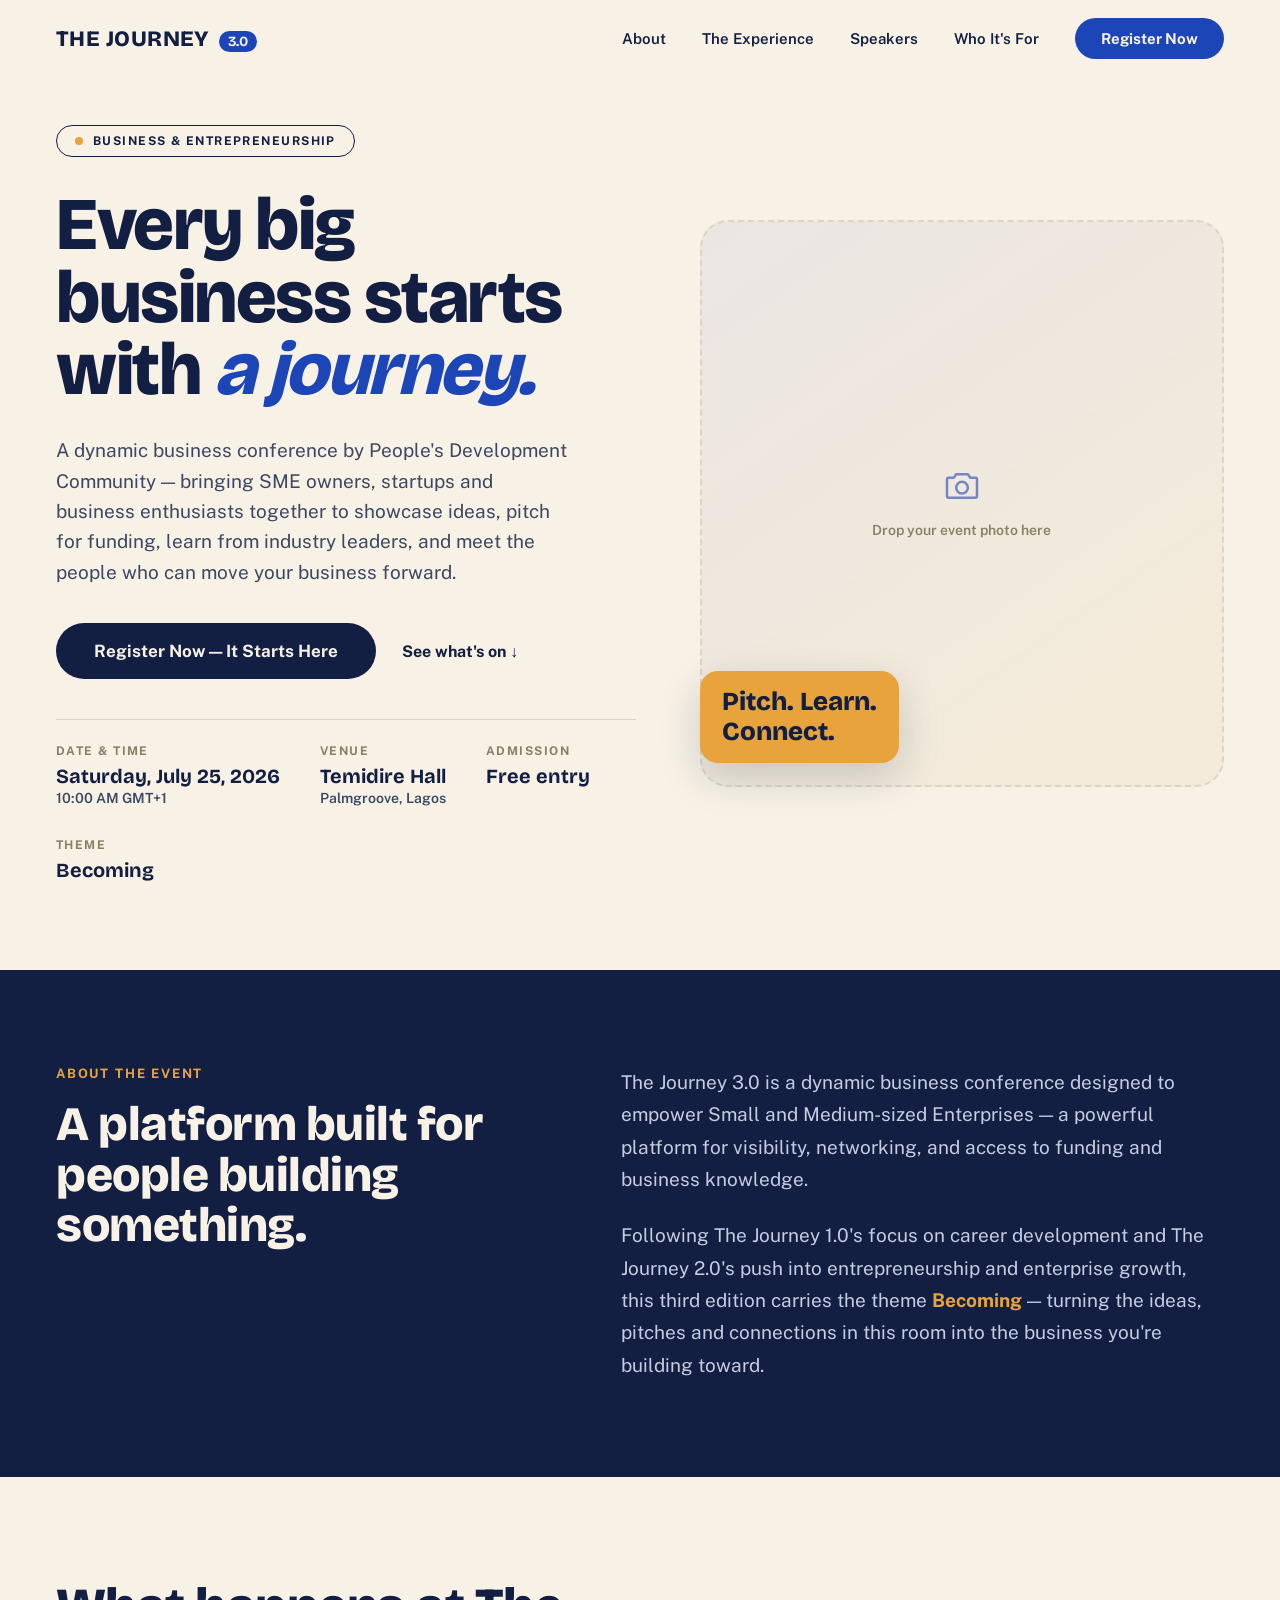
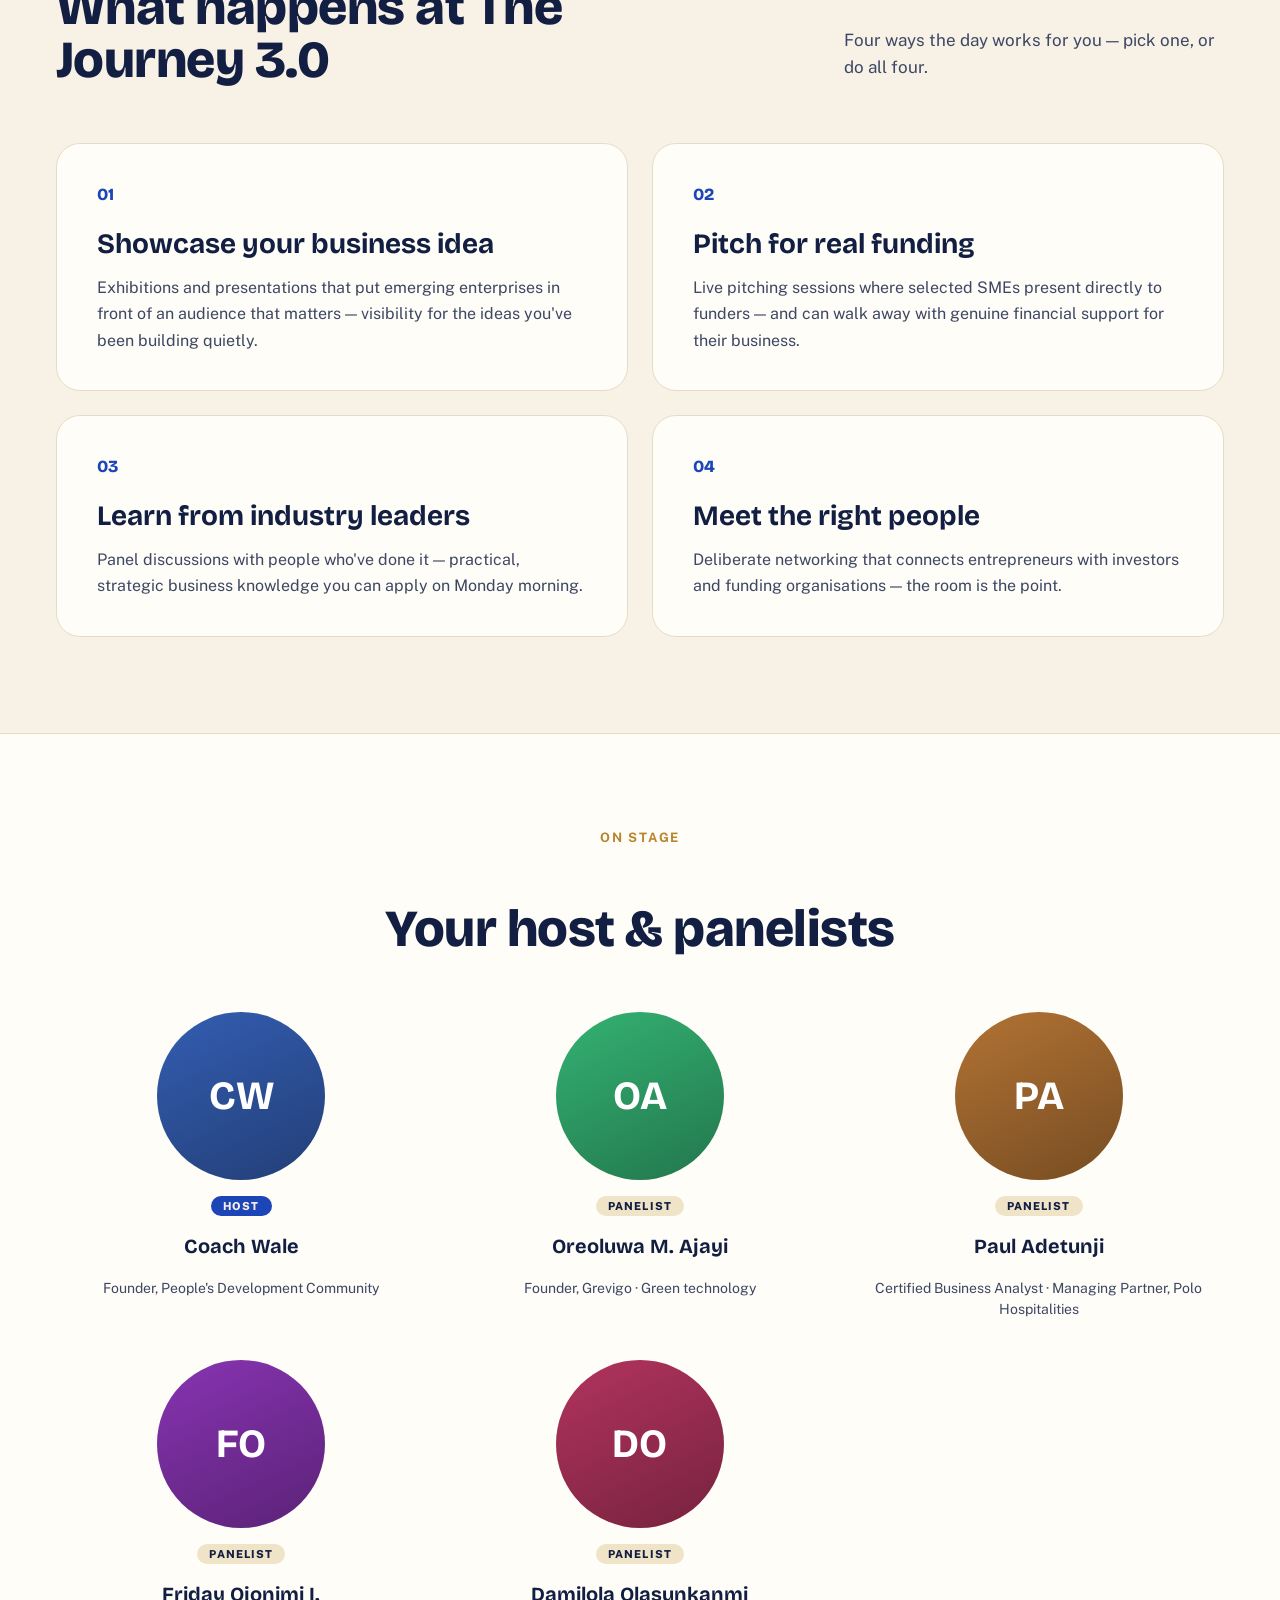
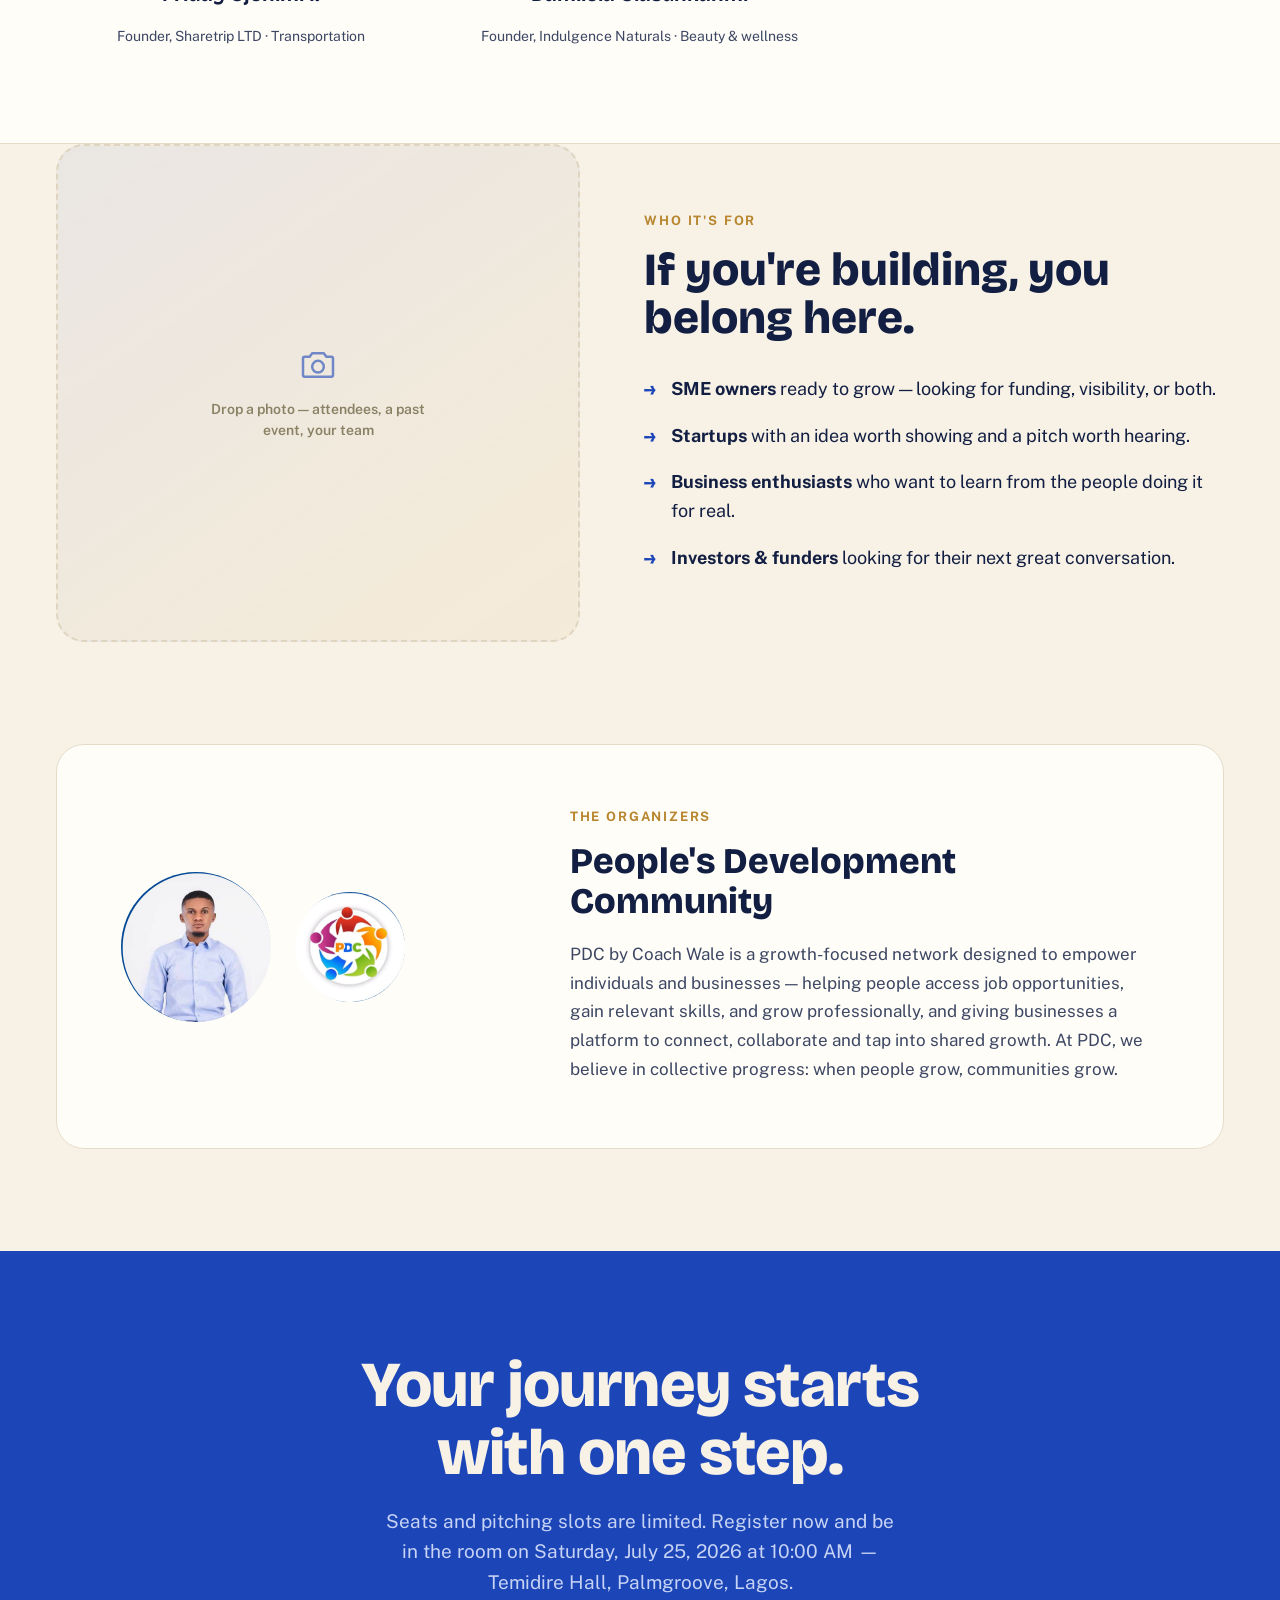
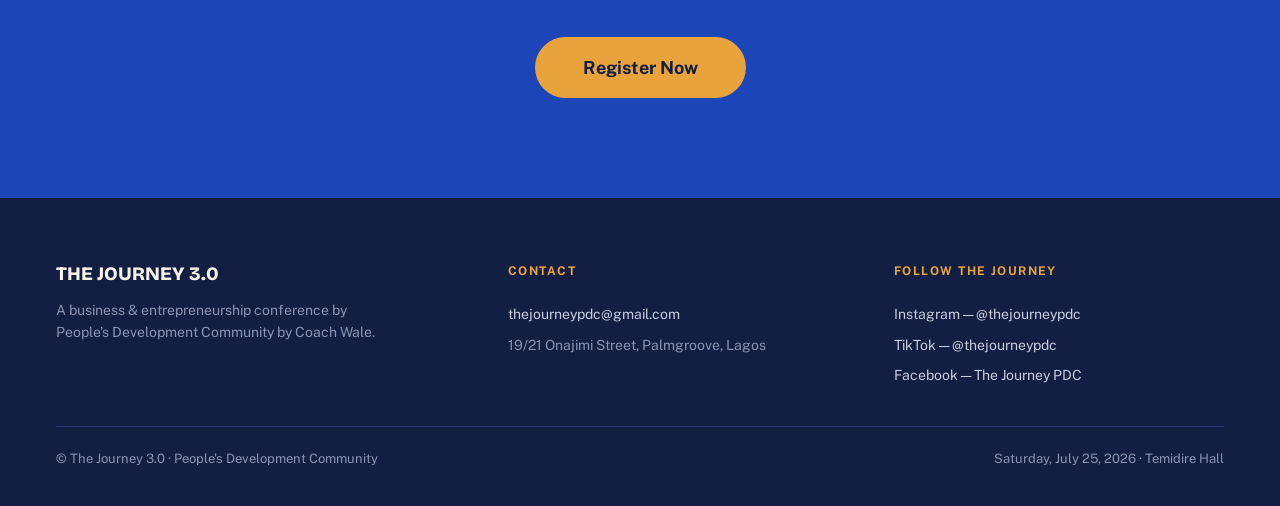
==== index.html @ d7a69f98 "Implement The Journey 3.0 landing page as a static HTML/CSS/JS site Recreates the Claude Design hand" ====
<!DOCTYPE html>
<html lang="en">
<head>
<meta charset="UTF-8">
<meta name="viewport" content="width=device-width, initial-scale=1">
<title>The Journey 3.0 — A Business &amp; Entrepreneurship Conference by PDC</title>
<meta name="description" content="The Journey 3.0 — a business conference by People's Development Community. Showcase your idea, pitch for funding, learn from industry leaders, and network. Saturday, July 25, 2026 · Temidire Hall, Palmgroove, Lagos.">
<link rel="icon" href="data:image/svg+xml,%3Csvg xmlns='http://www.w3.org/2000/svg' viewBox='0 0 100 100'%3E%3Crect width='100' height='100' rx='22' fill='%231C46B8'/%3E%3Ctext x='50' y='66' font-family='Georgia,serif' font-size='54' font-weight='bold' fill='%23F7F1E6' text-anchor='middle'%3EJ%3C/text%3E%3C/svg%3E">
<link rel="preconnect" href="https://fonts.googleapis.com">
<link rel="preconnect" href="https://fonts.gstatic.com" crossorigin>
<link href="https://fonts.googleapis.com/css2?family=Bricolage+Grotesque:opsz,wght@12..96,400;12..96,500;12..96,600;12..96,700;12..96,800&family=Public+Sans:wght@400;500;600;700&display=swap" rel="stylesheet">
<link rel="stylesheet" href="css/style.css">
<script>document.documentElement.classList.add('has-js');</script>
</head>
<body>

<a class="skip-link" href="#main">Skip to content</a>

<!-- NAV -->
<header class="site-header" id="site-header">
  <nav class="nav" aria-label="Primary">
    <a href="#top" class="brand">
      <span class="brand-name">THE JOURNEY</span>
      <span class="brand-badge">3.0</span>
    </a>

    <button class="nav-toggle" id="navToggle" aria-expanded="false" aria-controls="navLinks" aria-label="Toggle menu">
      <span></span><span></span><span></span>
    </button>

    <div class="nav-links" id="navLinks">
      <a href="#about">About</a>
      <a href="#experience">The Experience</a>
      <a href="#speakers">Speakers</a>
      <a href="#who">Who It's For</a>
      <a href="https://forms.gle/aFVx7Z18PsB4YTMh9" class="btn btn-primary btn-nav">Register Now</a>
    </div>
  </nav>
</header>

<main id="main">

  <!-- HERO -->
  <section class="hero" id="top">
    <div class="hero-inner reveal">
      <div class="hero-copy">
        <div class="eyebrow-pill">
          <span class="dot"></span>
          Business &amp; Entrepreneurship
        </div>
        <h1 class="hero-title">
          Every big<br>business starts<br>with <em>a journey.</em>
        </h1>
        <p class="hero-lede">
          A dynamic business conference by People's Development Community — bringing SME owners, startups and business enthusiasts together to showcase ideas, pitch for funding, learn from industry leaders, and meet the people who can move your business forward.
        </p>
        <div class="hero-actions">
          <a href="https://forms.gle/aFVx7Z18PsB4YTMh9" class="btn btn-dark">Register Now — It Starts Here</a>
          <a href="#experience" class="btn btn-ghost">See what's on ↓</a>
        </div>
        <div class="hero-stats">
          <div class="stat">
            <div class="stat-label">Date &amp; time</div>
            <div class="stat-value">Saturday, July 25, 2026</div>
            <div class="stat-sub">10:00 AM GMT+1</div>
          </div>
          <div class="stat">
            <div class="stat-label">Venue</div>
            <div class="stat-value">Temidire Hall</div>
            <div class="stat-sub">Palmgroove, Lagos</div>
          </div>
          <div class="stat">
            <div class="stat-label">Admission</div>
            <div class="stat-value">Free entry</div>
          </div>
          <div class="stat">
            <div class="stat-label">Theme</div>
            <div class="stat-value">Becoming</div>
          </div>
        </div>
      </div>

      <div class="hero-media">
        <div class="hero-photo-frame">
          <!-- Placeholder: replace with <img src="assets/images/hero-photo.jpg" alt="The Journey conference"> -->
          <div class="img-placeholder" role="img" aria-label="Hero event photo placeholder">
            <svg viewBox="0 0 24 24" fill="none" aria-hidden="true"><path d="M4 7h3l1.5-2h7L17 7h3a1 1 0 0 1 1 1v10a1 1 0 0 1-1 1H4a1 1 0 0 1-1-1V8a1 1 0 0 1 1-1Z" stroke="currentColor" stroke-width="1.5" stroke-linejoin="round"/><circle cx="12" cy="13" r="3.5" stroke="currentColor" stroke-width="1.5"/></svg>
            <span>Drop your event photo here</span>
          </div>
        </div>
        <div class="hero-badge-card">
          <div>Pitch. Learn.</div>
          <div>Connect.</div>
        </div>
      </div>
    </div>
  </section>

  <!-- ABOUT -->
  <section class="about" id="about">
    <div class="about-inner reveal">
      <div class="about-head">
        <div class="eyebrow eyebrow-amber">About the event</div>
        <h2>A platform built for people building something.</h2>
      </div>
      <div class="about-body">
        <p>The Journey 3.0 is a dynamic business conference designed to empower Small and Medium-sized Enterprises — a powerful platform for visibility, networking, and access to funding and business knowledge.</p>
        <p>Following The Journey 1.0's focus on career development and The Journey 2.0's push into entrepreneurship and enterprise growth, this third edition carries the theme <strong>Becoming</strong> — turning the ideas, pitches and connections in this room into the business you're building toward.</p>
      </div>
    </div>
  </section>

  <!-- EXPERIENCE / PILLARS -->
  <section class="experience" id="experience">
    <div class="section-head reveal">
      <h2>What happens at The Journey 3.0</h2>
      <p>Four ways the day works for you — pick one, or do all four.</p>
    </div>
    <div class="pillars">
      <div class="pillar reveal">
        <div class="pillar-num">01</div>
        <h3>Showcase your business idea</h3>
        <p>Exhibitions and presentations that put emerging enterprises in front of an audience that matters — visibility for the ideas you've been building quietly.</p>
      </div>
      <div class="pillar reveal">
        <div class="pillar-num">02</div>
        <h3>Pitch for real funding</h3>
        <p>Live pitching sessions where selected SMEs present directly to funders — and can walk away with genuine financial support for their business.</p>
      </div>
      <div class="pillar reveal">
        <div class="pillar-num">03</div>
        <h3>Learn from industry leaders</h3>
        <p>Panel discussions with people who've done it — practical, strategic business knowledge you can apply on Monday morning.</p>
      </div>
      <div class="pillar reveal">
        <div class="pillar-num">04</div>
        <h3>Meet the right people</h3>
        <p>Deliberate networking that connects entrepreneurs with investors and funding organisations — the room is the point.</p>
      </div>
    </div>
  </section>

  <!-- SPEAKERS -->
  <section class="speakers" id="speakers">
    <div class="speakers-inner">
      <div class="section-head center reveal">
        <div class="eyebrow eyebrow-gold">On stage</div>
        <h2>Your host &amp; panelists</h2>
      </div>
      <div class="speaker-grid">

        <div class="speaker reveal">
          <div class="speaker-photo placeholder-avatar" style="--avatar-hue:220;">CW</div>
          <div class="speaker-tag tag-host">Host</div>
          <div class="speaker-name">Coach Wale</div>
          <div class="speaker-role">Founder, People's Development Community</div>
        </div>

        <div class="speaker reveal">
          <div class="speaker-photo placeholder-avatar" style="--avatar-hue:150;">OA</div>
          <div class="speaker-tag tag-panelist">Panelist</div>
          <div class="speaker-name">Oreoluwa M. Ajayi</div>
          <div class="speaker-role">Founder, Grevigo · Green technology</div>
        </div>

        <div class="speaker reveal">
          <div class="speaker-photo placeholder-avatar" style="--avatar-hue:30;">PA</div>
          <div class="speaker-tag tag-panelist">Panelist</div>
          <div class="speaker-name">Paul Adetunji</div>
          <div class="speaker-role">Certified Business Analyst · Managing Partner, Polo Hospitalities</div>
        </div>

        <div class="speaker reveal">
          <div class="speaker-photo placeholder-avatar" style="--avatar-hue:280;">FO</div>
          <div class="speaker-tag tag-panelist">Panelist</div>
          <div class="speaker-name">Friday Ojonimi I.</div>
          <div class="speaker-role">Founder, Sharetrip LTD · Transportation</div>
        </div>

        <div class="speaker reveal">
          <div class="speaker-photo placeholder-avatar" style="--avatar-hue:340;">DO</div>
          <div class="speaker-tag tag-panelist">Panelist</div>
          <div class="speaker-name">Damilola Olasunkanmi</div>
          <div class="speaker-role">Founder, Indulgence Naturals · Beauty &amp; wellness</div>
        </div>

      </div>
    </div>
  </section>

  <!-- WHO IT'S FOR -->
  <section class="who" id="who">
    <div class="who-inner">
      <div class="who-media reveal">
        <!-- Placeholder: replace with <img src="assets/images/who-photo.jpg" alt="Attendees at The Journey"> -->
        <div class="img-placeholder" role="img" aria-label="Who it's for photo placeholder">
          <svg viewBox="0 0 24 24" fill="none" aria-hidden="true"><path d="M4 7h3l1.5-2h7L17 7h3a1 1 0 0 1 1 1v10a1 1 0 0 1-1 1H4a1 1 0 0 1-1-1V8a1 1 0 0 1 1-1Z" stroke="currentColor" stroke-width="1.5" stroke-linejoin="round"/><circle cx="12" cy="13" r="3.5" stroke="currentColor" stroke-width="1.5"/></svg>
          <span>Drop a photo — attendees, a past event, your team</span>
        </div>
      </div>
      <div class="who-copy reveal">
        <div class="eyebrow eyebrow-gold">Who it's for</div>
        <h2>If you're building, you belong here.</h2>
        <div class="who-list">
          <div class="who-item">
            <span class="arrow">→</span>
            <p><strong>SME owners</strong> ready to grow — looking for funding, visibility, or both.</p>
          </div>
          <div class="who-item">
            <span class="arrow">→</span>
            <p><strong>Startups</strong> with an idea worth showing and a pitch worth hearing.</p>
          </div>
          <div class="who-item">
            <span class="arrow">→</span>
            <p><strong>Business enthusiasts</strong> who want to learn from the people doing it for real.</p>
          </div>
          <div class="who-item">
            <span class="arrow">→</span>
            <p><strong>Investors &amp; funders</strong> looking for their next great conversation.</p>
          </div>
        </div>
      </div>
    </div>
  </section>

  <!-- ORGANIZERS -->
  <section class="organizers">
    <div class="organizers-card reveal">
      <div class="organizers-media">
        <div class="organizer-photo">
          <img src="assets/images/organizer-wale.jpg" alt="Coach Wale, founder of People's Development Community" loading="lazy">
        </div>
        <div class="organizer-logo">
          <img src="assets/images/pdc-logo.jpg" alt="People's Development Community (PDC) logo" loading="lazy">
        </div>
      </div>
      <div class="organizers-copy">
        <div class="eyebrow eyebrow-gold">The organizers</div>
        <h2>People's Development Community</h2>
        <p>PDC by Coach Wale is a growth-focused network designed to empower individuals and businesses — helping people access job opportunities, gain relevant skills, and grow professionally, and giving businesses a platform to connect, collaborate and tap into shared growth. At PDC, we believe in collective progress: when people grow, communities grow.</p>
      </div>
    </div>
  </section>

  <!-- REGISTER CTA -->
  <section class="cta">
    <div class="cta-inner reveal">
      <h2>Your journey starts<br>with one step.</h2>
      <p>Seats and pitching slots are limited. Register now and be in the room on Saturday, July 25, 2026 at 10:00 AM — Temidire Hall, Palmgroove, Lagos.</p>
      <a href="https://forms.gle/aFVx7Z18PsB4YTMh9" class="btn btn-amber">Register Now</a>
    </div>
  </section>

</main>

<!-- FOOTER -->
<footer class="site-footer">
  <div class="footer-inner">
    <div class="footer-grid">
      <div class="footer-brand">
        <span class="footer-brand-name">THE JOURNEY 3.0</span>
        <p>A business &amp; entrepreneurship conference by People's Development Community by Coach Wale.</p>
      </div>
      <div class="footer-col">
        <div class="footer-heading">Contact</div>
        <a href="mailto:thejourneypdc@gmail.com">thejourneypdc@gmail.com</a>
        <span>19/21 Onajimi Street, Palmgroove, Lagos</span>
      </div>
      <div class="footer-col">
        <div class="footer-heading">Follow the journey</div>
        <a href="https://www.instagram.com/thejourneypdc" target="_blank" rel="noopener">Instagram — @thejourneypdc</a>
        <a href="https://www.tiktok.com/@thejourneypdc" target="_blank" rel="noopener">TikTok — @thejourneypdc</a>
        <a href="https://www.facebook.com/share/18szcYSQQF/" target="_blank" rel="noopener">Facebook — The Journey PDC</a>
      </div>
    </div>
    <div class="footer-bottom">
      <span>© The Journey 3.0 · People's Development Community</span>
      <span>Saturday, July 25, 2026 · Temidire Hall</span>
    </div>
  </div>
</footer>

<script src="js/script.js"></script>
</body>
</html>
---- css/style.css ----
/* ---------------------------------------------------
   The Journey 3.0 — stylesheet
   Brand: warm cream + cobalt blue + amber accents
--------------------------------------------------- */

:root {
  --cream: #F7F1E6;
  --cream-card: #FFFDF8;
  --ink: #131F42;
  --ink-soft: #3D4763;
  --cobalt: #1C46B8;
  --cobalt-dark: #16368F;
  --amber: #E8A33D;
  --border: #E5DCC8;
  --border-soft: #DED4C0;
  --muted-gold: #8A8064;
  --gold-label: #B8862F;
  --footer-bg: #131F42;
  --footer-muted: #8B93B3;
  --footer-border: #2A346C;

  --font-display: 'Bricolage Grotesque', sans-serif;
  --font-body: 'Public Sans', sans-serif;

  --container: 1360px;
  --pad: clamp(20px, 5vw, 56px);

  --ease: cubic-bezier(0.16, 1, 0.3, 1);
}

* { box-sizing: border-box; }

html {
  scroll-behavior: smooth;
}

body {
  margin: 0;
  padding: 0;
  background: var(--cream);
  font-family: var(--font-body);
  color: var(--ink);
  -webkit-font-smoothing: antialiased;
  overflow-x: hidden;
}

a {
  color: var(--cobalt);
  text-decoration: none;
  transition: color 0.2s var(--ease);
}
a:hover { color: var(--amber); }

img { max-width: 100%; display: block; }

h1, h2, h3 {
  font-family: var(--font-display);
  margin: 0;
}

p { margin: 0; }

.skip-link {
  position: absolute;
  left: -999px;
  top: 0;
  background: var(--ink);
  color: var(--cream);
  padding: 12px 20px;
  border-radius: 0 0 8px 0;
  z-index: 1000;
}
.skip-link:focus {
  left: 0;
  color: var(--cream);
}

/* ---------- Buttons ---------- */
.btn {
  display: inline-block;
  font-weight: 700;
  border-radius: 99px;
  text-align: center;
  transition: background 0.25s var(--ease), color 0.25s var(--ease), transform 0.2s var(--ease), box-shadow 0.25s var(--ease);
  white-space: nowrap;
}
.btn:active { transform: translateY(1px); }

.btn-primary {
  font-size: 15px;
  color: var(--cream);
  background: var(--cobalt);
  padding: 12px 26px;
}
.btn-primary:hover { background: var(--cobalt-dark); color: var(--cream); box-shadow: 0 8px 20px rgba(28,70,184,0.25); }

.btn-dark {
  font-size: 17px;
  color: var(--cream);
  background: var(--ink);
  padding: 18px 38px;
}
.btn-dark:hover { background: var(--cobalt); color: var(--cream); box-shadow: 0 10px 28px rgba(19,31,66,0.25); }

.btn-ghost {
  font-size: 16px;
  color: var(--ink);
  padding: 18px 10px;
  background: transparent;
}
.btn-ghost:hover { color: var(--cobalt); transform: translateX(2px); }

.btn-amber {
  font-size: 18px;
  color: var(--ink);
  background: var(--amber);
  padding: 20px 48px;
}
.btn-amber:hover { background: var(--cream); color: var(--ink); box-shadow: 0 10px 30px rgba(0,0,0,0.15); }

/* ---------- Nav ---------- */
.site-header {
  position: sticky;
  top: 0;
  z-index: 100;
  background: rgba(247, 241, 230, 0.85);
  backdrop-filter: blur(10px);
  -webkit-backdrop-filter: blur(10px);
  transition: box-shadow 0.3s var(--ease);
}
.site-header.scrolled {
  box-shadow: 0 4px 20px rgba(19, 31, 66, 0.08);
}

.nav {
  display: flex;
  align-items: center;
  justify-content: space-between;
  padding: 18px var(--pad);
  max-width: var(--container);
  margin: 0 auto;
  position: relative;
}

.brand {
  display: flex;
  align-items: baseline;
  gap: 10px;
  color: var(--ink);
  position: relative;
  z-index: 111;
}
.brand:hover { color: var(--ink); }
.brand-name {
  font-family: var(--font-display);
  font-weight: 800;
  font-size: clamp(17px, 3vw, 22px);
  letter-spacing: 0.02em;
}
.brand-badge {
  font-family: var(--font-display);
  font-weight: 700;
  font-size: 14px;
  color: var(--cream);
  background: var(--cobalt);
  padding: 2px 9px;
  border-radius: 99px;
}

.nav-links {
  display: flex;
  align-items: center;
  gap: 36px;
}
.nav-links a:not(.btn) {
  font-size: 15px;
  font-weight: 600;
  color: var(--ink);
}
.nav-links a:not(.btn):hover { color: var(--cobalt); }

.nav-toggle {
  display: none;
  flex-direction: column;
  justify-content: center;
  align-items: center;
  gap: 5px;
  width: 42px;
  height: 42px;
  background: none;
  border: none;
  cursor: pointer;
  z-index: 110;
}
.nav-toggle span {
  display: block;
  width: 22px;
  height: 2px;
  background: var(--ink);
  border-radius: 2px;
  transition: transform 0.3s var(--ease), opacity 0.3s var(--ease);
}
.nav-toggle[aria-expanded="true"] span:nth-child(1) { transform: translateY(7px) rotate(45deg); }
.nav-toggle[aria-expanded="true"] span:nth-child(2) { opacity: 0; }
.nav-toggle[aria-expanded="true"] span:nth-child(3) { transform: translateY(-7px) rotate(-45deg); }

/* ---------- Layout helpers ---------- */
main > section,
.hero {
  max-width: var(--container);
  margin: 0 auto;
}

.eyebrow {
  font-size: 13px;
  font-weight: 700;
  letter-spacing: 0.14em;
  text-transform: uppercase;
  margin-bottom: 18px;
}
.eyebrow-amber { color: var(--amber); }
.eyebrow-gold { color: var(--gold-label); }

/* ---------- Hero ---------- */
.hero { padding: clamp(24px, 4vw, 48px) var(--pad) clamp(48px, 8vw, 88px); }

.hero-inner {
  display: grid;
  grid-template-columns: minmax(0, 1.05fr) minmax(0, 0.95fr);
  gap: clamp(32px, 6vw, 64px);
  align-items: center;
}

.eyebrow-pill {
  display: inline-flex;
  align-items: center;
  gap: 10px;
  border: 1.5px solid var(--ink);
  border-radius: 99px;
  padding: 8px 18px;
  font-size: 12px;
  font-weight: 700;
  letter-spacing: 0.12em;
  text-transform: uppercase;
  margin-bottom: clamp(20px, 4vw, 32px);
}
.eyebrow-pill .dot {
  width: 8px;
  height: 8px;
  border-radius: 50%;
  background: var(--amber);
  display: inline-block;
}

.hero-title {
  font-weight: 800;
  font-size: clamp(40px, 5.8vw, 84px);
  line-height: 0.98;
  letter-spacing: -0.02em;
  margin: 0 0 clamp(20px, 3vw, 28px);
}
.hero-title em { font-style: italic; color: var(--cobalt); }

.hero-lede {
  font-size: clamp(16px, 1.8vw, 19px);
  line-height: 1.6;
  color: var(--ink-soft);
  max-width: 520px;
  margin: 0 0 clamp(24px, 4vw, 36px);
  text-wrap: pretty;
}

.hero-actions {
  display: flex;
  flex-wrap: wrap;
  align-items: center;
  gap: 16px;
  margin-bottom: clamp(28px, 4vw, 40px);
}

.hero-stats {
  display: flex;
  flex-wrap: wrap;
  gap: 32px 40px;
  border-top: 1.5px solid var(--border-soft);
  padding-top: 24px;
}
.stat-label {
  font-size: 12px;
  font-weight: 700;
  letter-spacing: 0.12em;
  text-transform: uppercase;
  color: var(--muted-gold);
  margin-bottom: 6px;
}
.stat-value {
  font-family: var(--font-display);
  font-size: 20px;
  font-weight: 700;
}
.stat-sub {
  font-size: 14px;
  font-weight: 600;
  color: var(--ink-soft);
  margin-top: 2px;
}

.hero-media { position: relative; }
.hero-photo-frame {
  position: relative;
  width: 100%;
  aspect-ratio: 1 / 1.08;
  min-height: 320px;
}
.hero-badge-card {
  position: absolute;
  left: clamp(0px, -2vw, -28px);
  bottom: 24px;
  background: var(--amber);
  color: var(--ink);
  border-radius: 18px;
  padding: 16px 22px;
  box-shadow: 0 14px 40px rgba(19,31,66,0.18);
  pointer-events: none;
  font-family: var(--font-display);
  font-weight: 800;
  font-size: clamp(19px, 2.4vw, 26px);
  line-height: 1.15;
  animation: floatIn 0.8s var(--ease) both;
  animation-delay: 0.3s;
}

/* ---------- Image placeholders ---------- */
.img-placeholder {
  position: absolute;
  inset: 0;
  width: 100%;
  height: 100%;
  border-radius: 28px;
  border: 2px dashed var(--border-soft);
  background: linear-gradient(145deg, rgba(28,70,184,0.06), rgba(232,163,61,0.08));
  display: flex;
  flex-direction: column;
  align-items: center;
  justify-content: center;
  gap: 14px;
  color: var(--muted-gold);
  text-align: center;
  padding: 24px;
}
.img-placeholder svg {
  width: 40px;
  height: 40px;
  color: var(--cobalt);
  opacity: 0.6;
}
.img-placeholder span {
  font-size: 14px;
  font-weight: 600;
  max-width: 240px;
  line-height: 1.5;
}

.who-media {
  position: relative;
  width: 100%;
  aspect-ratio: 1 / 0.95;
  min-height: 260px;
}
.who-media .img-placeholder { position: absolute; }

/* ---------- About ---------- */
.about {
  background: var(--ink);
  color: var(--cream);
  max-width: none;
}
.about-inner {
  max-width: var(--container);
  margin: 0 auto;
  padding: clamp(56px, 9vw, 96px) var(--pad);
  display: grid;
  grid-template-columns: 0.9fr 1.1fr;
  gap: clamp(32px, 6vw, 72px);
  align-items: start;
}
.about-head h2 {
  font-weight: 800;
  font-size: clamp(30px, 4vw, 48px);
  line-height: 1.05;
  letter-spacing: -0.01em;
}
.about-body {
  display: flex;
  flex-direction: column;
  gap: 24px;
}
.about-body p {
  font-size: clamp(16px, 1.8vw, 19px);
  line-height: 1.7;
  color: #C7CCE0;
  text-wrap: pretty;
}
.about-body strong { color: var(--amber); }

/* ---------- Experience / pillars ---------- */
.experience { padding: clamp(56px, 9vw, 104px) var(--pad) clamp(56px, 8vw, 96px); }

.section-head {
  display: flex;
  align-items: end;
  justify-content: space-between;
  gap: 40px;
  margin-bottom: clamp(36px, 6vw, 56px);
  flex-wrap: wrap;
}
.section-head h2 {
  font-weight: 800;
  font-size: clamp(30px, 4.2vw, 52px);
  line-height: 1.02;
  letter-spacing: -0.01em;
  max-width: 560px;
}
.section-head p {
  font-size: 17px;
  line-height: 1.6;
  color: var(--ink-soft);
  max-width: 380px;
  margin-bottom: 6px;
  text-wrap: pretty;
}
.section-head.center {
  flex-direction: column;
  align-items: center;
  text-align: center;
}

.pillars {
  display: grid;
  grid-template-columns: repeat(2, minmax(0, 1fr));
  gap: 24px;
}
.pillar {
  background: var(--cream-card);
  border: 1.5px solid var(--border);
  border-radius: 24px;
  padding: clamp(28px, 4vw, 40px) clamp(24px, 4vw, 40px) clamp(24px, 4vw, 36px);
  transition: border-color 0.3s var(--ease), transform 0.3s var(--ease), box-shadow 0.3s var(--ease);
}
.pillar:hover {
  border-color: var(--cobalt);
  transform: translateY(-4px);
  box-shadow: 0 16px 36px rgba(19,31,66,0.08);
}
.pillar-num {
  font-family: var(--font-display);
  font-weight: 800;
  font-size: 17px;
  color: var(--cobalt);
  margin-bottom: 22px;
}
.pillar h3 {
  font-weight: 700;
  font-size: clamp(22px, 2.4vw, 28px);
  margin: 0 0 14px;
}
.pillar p {
  font-size: 16px;
  line-height: 1.65;
  color: var(--ink-soft);
  text-wrap: pretty;
}

/* ---------- Speakers ---------- */
.speakers {
  background: var(--cream-card);
  border-top: 1.5px solid var(--border);
  border-bottom: 1.5px solid var(--border);
  max-width: none;
}
.speakers-inner {
  max-width: var(--container);
  margin: 0 auto;
  padding: clamp(56px, 9vw, 96px) var(--pad);
}
.speaker-grid {
  display: grid;
  grid-template-columns: repeat(5, minmax(0, 1fr));
  gap: 28px;
}
.speaker {
  display: flex;
  flex-direction: column;
  align-items: center;
  text-align: center;
  gap: 16px;
}
.speaker-photo {
  width: clamp(120px, 16vw, 168px);
  aspect-ratio: 1 / 1;
  border-radius: 50%;
  overflow: hidden;
}
.speaker-photo img { width: 100%; height: 100%; object-fit: cover; }

.placeholder-avatar {
  display: flex;
  align-items: center;
  justify-content: center;
  font-family: var(--font-display);
  font-weight: 700;
  font-size: clamp(28px, 4vw, 40px);
  color: #fff;
  background: linear-gradient(155deg, hsl(var(--avatar-hue) 55% 45%), hsl(var(--avatar-hue) 55% 30%));
  transition: transform 0.3s var(--ease);
}
.speaker:hover .placeholder-avatar { transform: scale(1.04); }

.speaker-tag {
  display: inline-block;
  font-size: 11px;
  font-weight: 800;
  letter-spacing: 0.1em;
  text-transform: uppercase;
  border-radius: 99px;
  padding: 4px 12px;
}
.tag-host { color: var(--cream); background: var(--cobalt); }
.tag-panelist { color: var(--ink); background: #F0E4C8; }

.speaker-name {
  font-family: var(--font-display);
  font-weight: 700;
  font-size: clamp(17px, 2vw, 20px);
  margin-top: 2px;
}
.speaker-role {
  font-size: 14px;
  line-height: 1.5;
  color: var(--ink-soft);
  margin-top: 4px;
}

/* ---------- Who it's for ---------- */
.who { padding: 0 var(--pad) clamp(56px, 8vw, 104px); }
.who-inner {
  display: grid;
  grid-template-columns: minmax(0, 0.95fr) minmax(0, 1.05fr);
  gap: clamp(32px, 6vw, 64px);
  align-items: center;
}
.who-copy h2 {
  font-weight: 800;
  font-size: clamp(28px, 3.6vw, 46px);
  line-height: 1.05;
  margin: 0 0 clamp(20px, 3vw, 32px);
}
.who-list {
  display: flex;
  flex-direction: column;
  gap: 18px;
}
.who-item {
  display: flex;
  gap: 16px;
  align-items: baseline;
}
.who-item .arrow {
  font-family: var(--font-display);
  font-weight: 800;
  color: var(--cobalt);
  font-size: 18px;
  flex-shrink: 0;
}
.who-item p {
  font-size: clamp(16px, 1.8vw, 18px);
  line-height: 1.6;
  color: var(--ink);
}

/* ---------- Organizers ---------- */
.organizers { padding: 0 var(--pad) clamp(56px, 8vw, 104px); }
.organizers-card {
  background: var(--cream-card);
  border: 1.5px solid var(--border);
  border-radius: 28px;
  padding: clamp(32px, 5vw, 64px);
  display: grid;
  grid-template-columns: minmax(0, 0.4fr) minmax(0, 0.6fr);
  gap: clamp(32px, 5vw, 56px);
  align-items: center;
}
.organizers-media {
  display: flex;
  align-items: center;
  gap: 24px;
}
.organizer-photo {
  width: clamp(100px, 15vw, 150px);
  aspect-ratio: 1/1;
  border-radius: 50%;
  overflow: hidden;
  flex-shrink: 0;
}
.organizer-logo {
  width: clamp(76px, 11vw, 110px);
  aspect-ratio: 1/1;
  border-radius: 50%;
  overflow: hidden;
  flex-shrink: 0;
}
.organizer-photo img, .organizer-logo img { width: 100%; height: 100%; object-fit: cover; }
.organizers-copy h2 {
  font-weight: 800;
  font-size: clamp(24px, 3vw, 36px);
  line-height: 1.1;
  margin: 0 0 18px;
}
.organizers-copy p {
  font-size: 17px;
  line-height: 1.7;
  color: var(--ink-soft);
  text-wrap: pretty;
}

/* ---------- CTA ---------- */
.cta {
  background: var(--cobalt);
  color: var(--cream);
  max-width: none;
}
.cta-inner {
  max-width: var(--container);
  margin: 0 auto;
  padding: clamp(56px, 9vw, 100px) var(--pad);
  text-align: center;
}
.cta h2 {
  font-weight: 800;
  font-size: clamp(32px, 5vw, 64px);
  line-height: 1.05;
  letter-spacing: -0.015em;
  margin: 0 0 20px;
}
.cta p {
  font-size: clamp(16px, 1.8vw, 19px);
  line-height: 1.6;
  color: #C7D3F5;
  max-width: 520px;
  margin: 0 auto 40px;
  text-wrap: pretty;
}

/* ---------- Footer ---------- */
.site-footer {
  background: var(--footer-bg);
  color: var(--footer-muted);
}
.footer-inner {
  max-width: var(--container);
  margin: 0 auto;
  padding: clamp(40px, 7vw, 64px) var(--pad) 40px;
}
.footer-grid {
  display: grid;
  grid-template-columns: minmax(0, 1.2fr) minmax(0, 1fr) minmax(0, 1fr);
  gap: clamp(28px, 5vw, 56px);
  padding-bottom: 40px;
  border-bottom: 1px solid var(--footer-border);
}
.footer-brand-name {
  font-family: var(--font-display);
  font-weight: 800;
  font-size: 19px;
  color: var(--cream);
  display: block;
  margin-bottom: 14px;
}
.footer-brand p {
  font-size: 14px;
  line-height: 1.6;
  max-width: 320px;
}
.footer-heading {
  font-size: 12px;
  font-weight: 700;
  letter-spacing: 0.12em;
  text-transform: uppercase;
  color: var(--amber);
  margin-bottom: 14px;
}
.footer-col {
  display: flex;
  flex-direction: column;
  gap: 8px;
  font-size: 14px;
  line-height: 1.6;
}
.footer-col a { color: #C7CCE0; }
.footer-col a:hover { color: var(--amber); }

.footer-bottom {
  padding-top: 24px;
  font-size: 13px;
  display: flex;
  justify-content: space-between;
  flex-wrap: wrap;
  gap: 8px;
}

/* ---------- Scroll reveal animation ---------- */
/* Content is visible by default (no-JS / JS-failure safe). The reveal
   animation only applies once .has-js is set by an early inline script. */
.reveal {
  transition: opacity 0.7s var(--ease), transform 0.7s var(--ease);
}
.has-js .reveal {
  opacity: 0;
  transform: translateY(28px);
}
.has-js .reveal.is-visible {
  opacity: 1;
  transform: translateY(0);
}
.pillars .pillar.reveal:nth-child(2) { transition-delay: 0.08s; }
.pillars .pillar.reveal:nth-child(3) { transition-delay: 0.16s; }
.pillars .pillar.reveal:nth-child(4) { transition-delay: 0.24s; }
.speaker-grid .speaker.reveal:nth-child(2) { transition-delay: 0.06s; }
.speaker-grid .speaker.reveal:nth-child(3) { transition-delay: 0.12s; }
.speaker-grid .speaker.reveal:nth-child(4) { transition-delay: 0.18s; }
.speaker-grid .speaker.reveal:nth-child(5) { transition-delay: 0.24s; }

@keyframes floatIn {
  from { opacity: 0; transform: translateY(16px); }
  to { opacity: 1; transform: translateY(0); }
}

@media (prefers-reduced-motion: reduce) {
  html { scroll-behavior: auto; }
  .reveal, .hero-badge-card, .btn, .pillar, .placeholder-avatar, .nav-toggle span {
    transition: none !important;
    animation: none !important;
  }
  .reveal { opacity: 1; transform: none; }
}

/* =====================================================
   Responsive breakpoints
===================================================== */

/* Tablet */
@media (max-width: 980px) {
  .hero-inner {
    grid-template-columns: minmax(0, 1fr);
  }
  .hero-media { order: -1; }
  .hero-photo-frame { aspect-ratio: 16/10; min-height: 260px; }
  .hero-badge-card { position: relative; left: 0; bottom: 0; margin-top: -40px; margin-left: 24px; width: fit-content; }

  .about-inner { grid-template-columns: minmax(0, 1fr); }

  .who-inner { grid-template-columns: minmax(0, 1fr); }
  .who-media { order: -1; }

  .organizers-card { grid-template-columns: minmax(0, 1fr); text-align: center; }
  .organizers-media { justify-content: center; }

  .footer-grid { grid-template-columns: minmax(0, 1fr) minmax(0, 1fr); }
  .footer-brand { grid-column: 1 / -1; }
}

/* Nav collapses */
@media (max-width: 860px) {
  .nav-toggle { display: flex; }

  .nav-links {
    position: fixed;
    inset: 0 0 auto 0;
    top: 0;
    background: var(--cream);
    flex-direction: column;
    align-items: stretch;
    gap: 0;
    padding: 90px 32px 32px;
    transform: translateY(-100%);
    opacity: 0;
    visibility: hidden;
    transition: transform 0.4s var(--ease), opacity 0.4s var(--ease), visibility 0.4s;
    box-shadow: 0 20px 40px rgba(19,31,66,0.12);
  }
  .nav-links.is-open {
    transform: translateY(0);
    opacity: 1;
    visibility: visible;
  }
  .nav-links a:not(.btn) {
    font-size: 20px;
    padding: 16px 0;
    border-bottom: 1px solid var(--border);
  }
  .btn-nav { margin-top: 20px; text-align: center; }
}

.speaker-grid { grid-template-columns: repeat(3, minmax(0, 1fr)); row-gap: 40px; }

/* Mobile */
@media (max-width: 640px) {
  .pillars { grid-template-columns: minmax(0, 1fr); }
  .speaker-grid { grid-template-columns: repeat(2, minmax(0, 1fr)); }
  .hero-stats { gap: 24px 32px; }
  .hero-actions { flex-direction: column; align-items: stretch; }
  .hero-actions .btn { width: 100%; }
  .footer-grid { grid-template-columns: minmax(0, 1fr); }
  .footer-bottom { flex-direction: column; }
  .organizers-media { flex-direction: column; }
}

@media (max-width: 400px) {
  .speaker-grid { grid-template-columns: minmax(0, 1fr) minmax(0, 1fr); gap: 20px; }
}
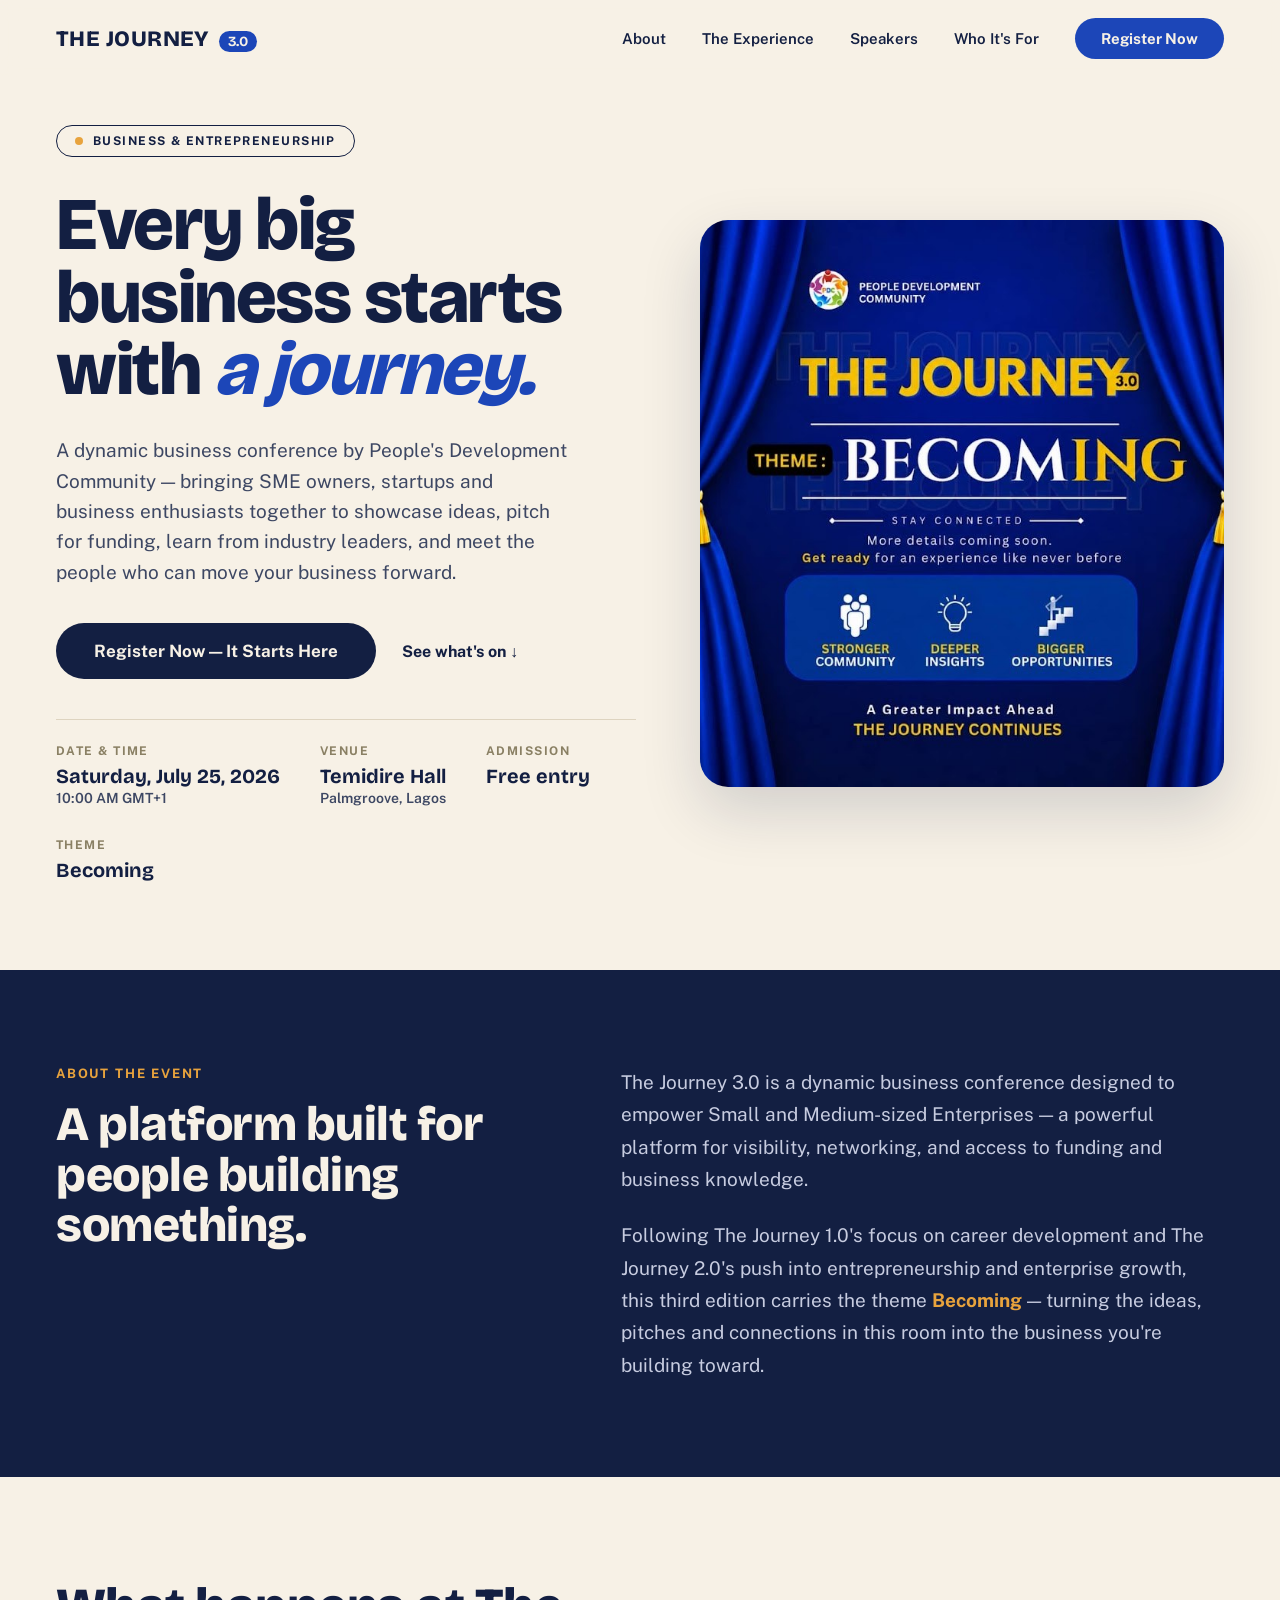
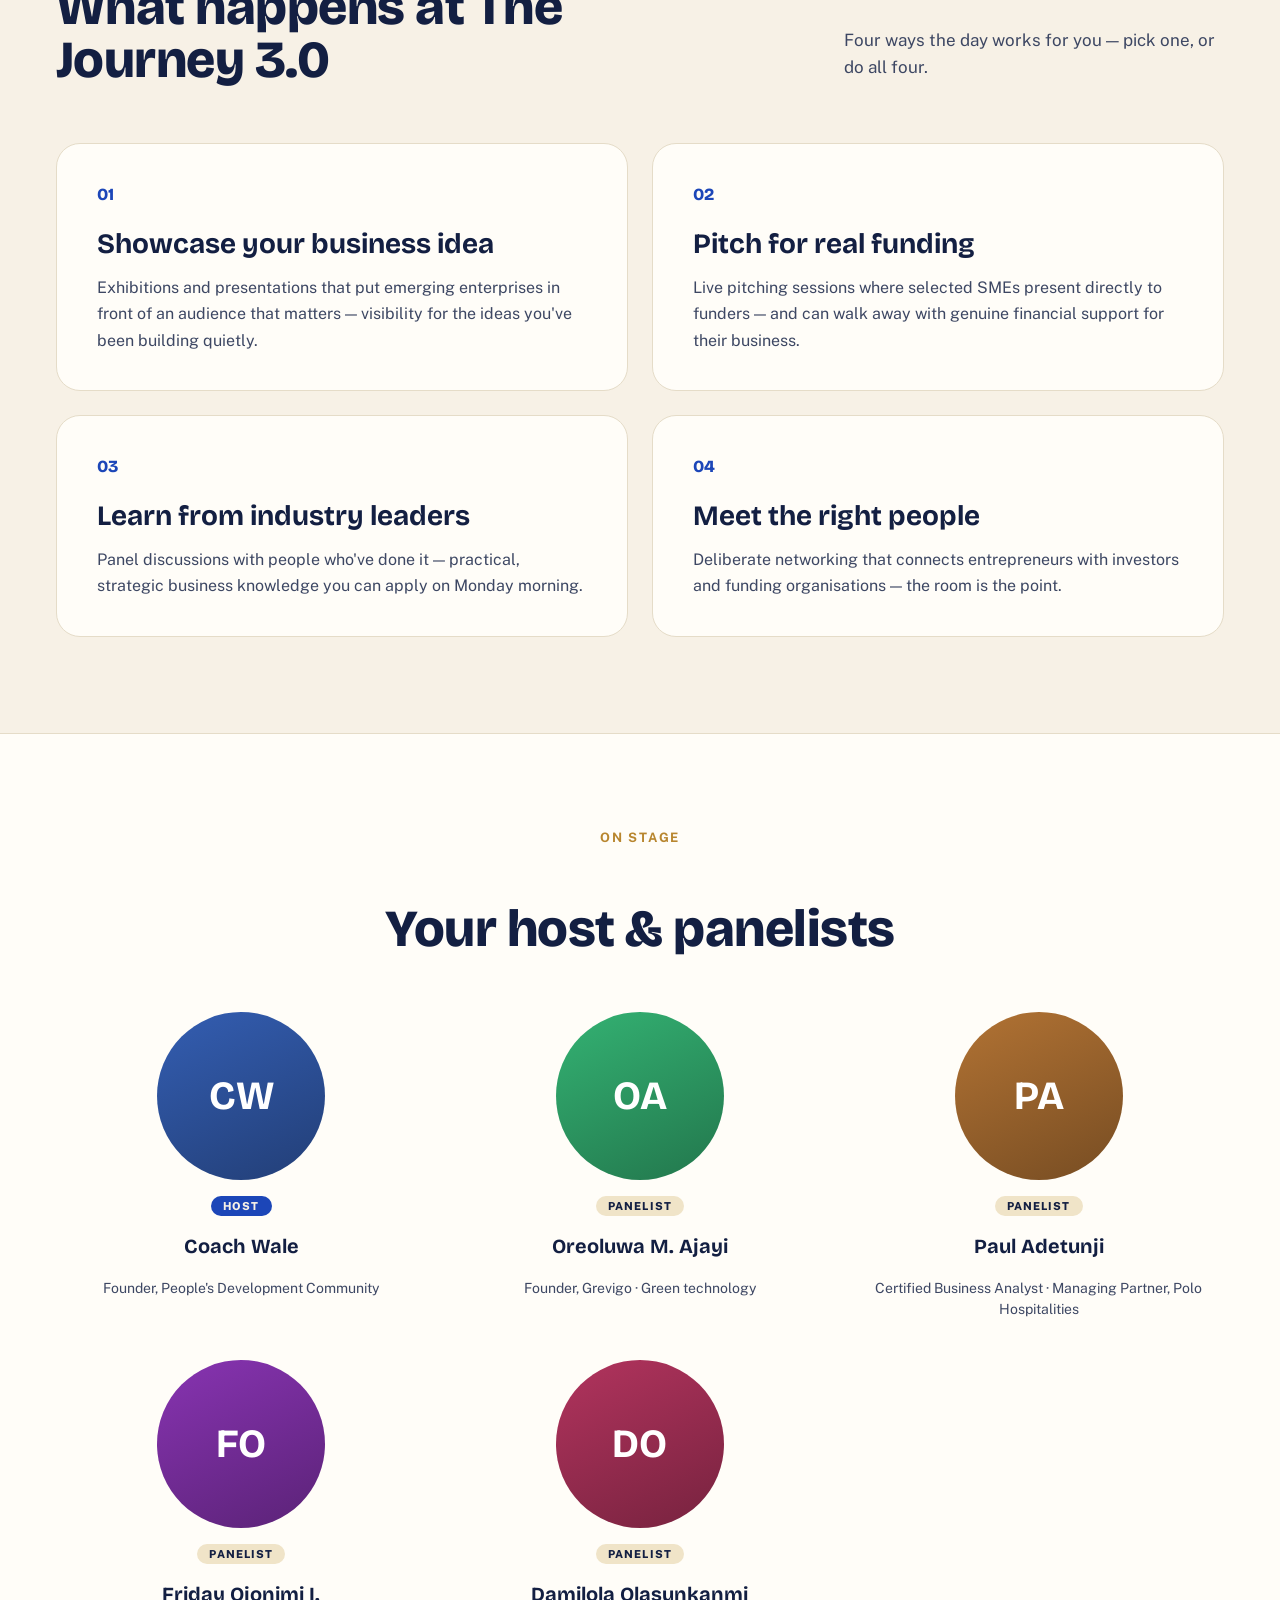
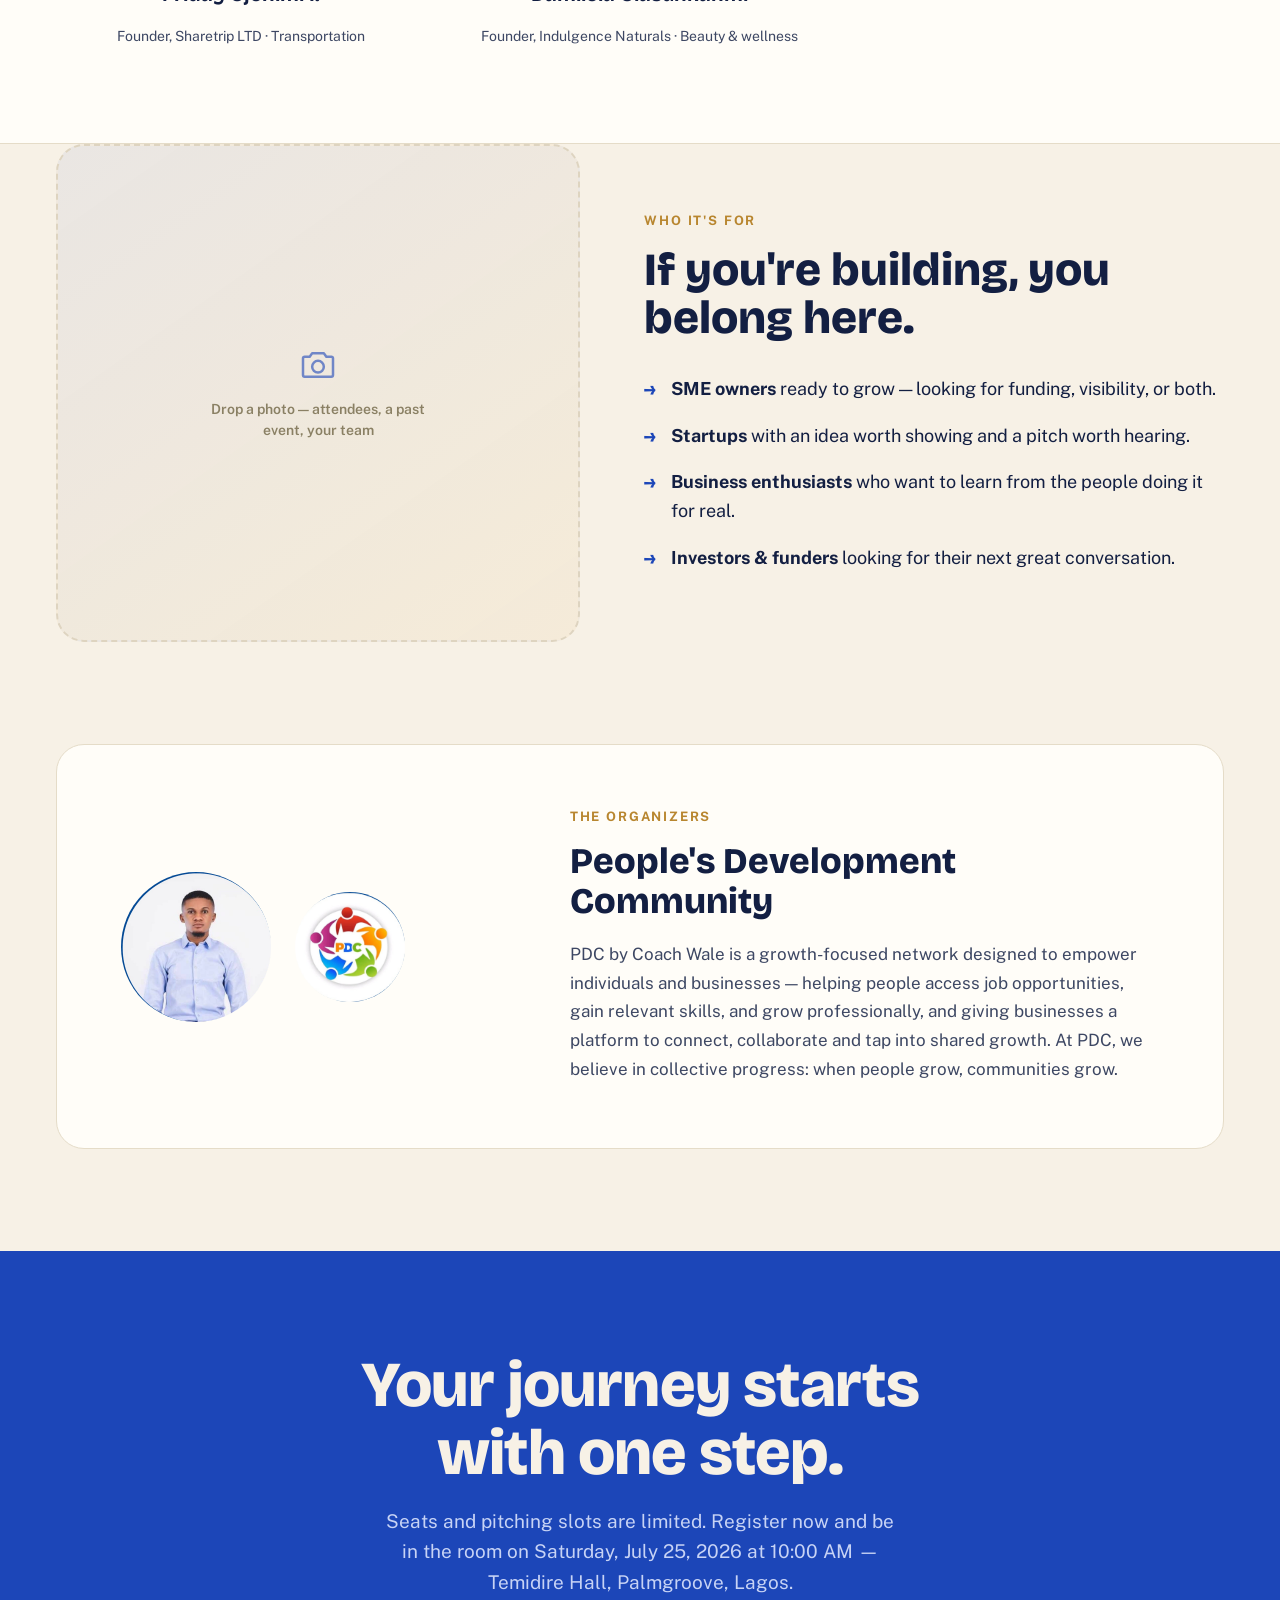
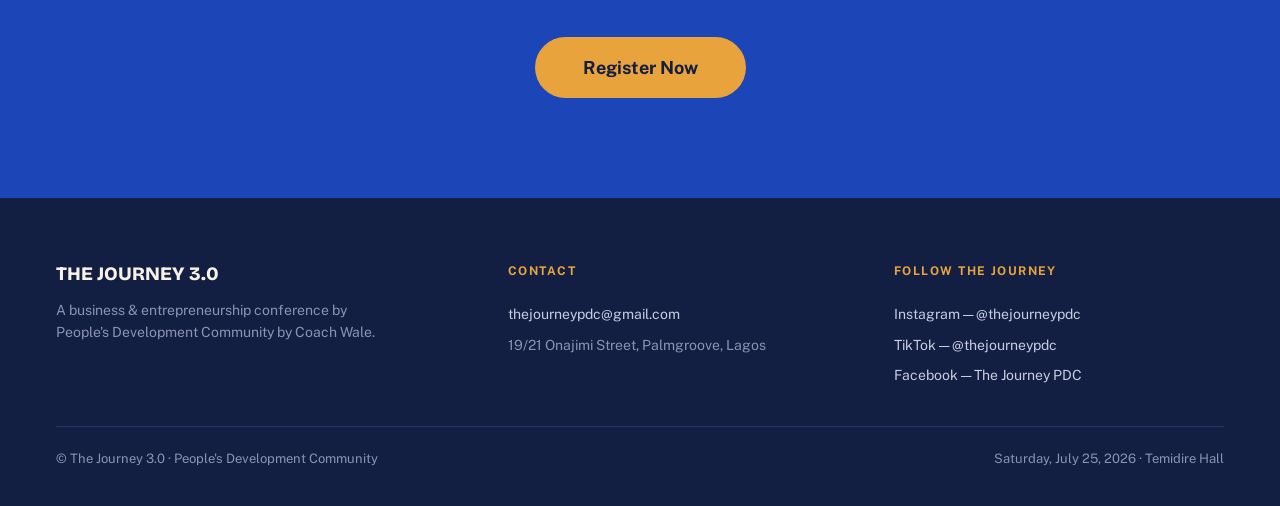
==== commit 3d1a3f6a: "Use the teaser poster as the hero image Replaces the hero placeholder with the uploaded "Becoming" t" ====
--- a/index.html
+++ b/index.html
@@ -82,15 +82,7 @@
 
       <div class="hero-media">
         <div class="hero-photo-frame">
-          <!-- Placeholder: replace with <img src="assets/images/hero-photo.jpg" alt="The Journey conference"> -->
-          <div class="img-placeholder" role="img" aria-label="Hero event photo placeholder">
-            <svg viewBox="0 0 24 24" fill="none" aria-hidden="true"><path d="M4 7h3l1.5-2h7L17 7h3a1 1 0 0 1 1 1v10a1 1 0 0 1-1 1H4a1 1 0 0 1-1-1V8a1 1 0 0 1 1-1Z" stroke="currentColor" stroke-width="1.5" stroke-linejoin="round"/><circle cx="12" cy="13" r="3.5" stroke="currentColor" stroke-width="1.5"/></svg>
-            <span>Drop your event photo here</span>
-          </div>
-        </div>
-        <div class="hero-badge-card">
-          <div>Pitch. Learn.</div>
-          <div>Connect.</div>
+          <img class="hero-photo" src="assets/images/hero-teaser.jpg" alt="The Journey 3.0 — theme: Becoming. Stronger community, deeper insights, bigger opportunities.">
         </div>
       </div>
     </div>
--- a/css/style.css
+++ b/css/style.css
@@ -311,24 +311,19 @@
   width: 100%;
   aspect-ratio: 1 / 1.08;
   min-height: 320px;
-}
-.hero-badge-card {
+  border-radius: 28px;
+  overflow: hidden;
+  box-shadow: 0 24px 60px rgba(19,31,66,0.16);
+}
+.hero-photo {
   position: absolute;
-  left: clamp(0px, -2vw, -28px);
-  bottom: 24px;
-  background: var(--amber);
-  color: var(--ink);
-  border-radius: 18px;
-  padding: 16px 22px;
-  box-shadow: 0 14px 40px rgba(19,31,66,0.18);
-  pointer-events: none;
-  font-family: var(--font-display);
-  font-weight: 800;
-  font-size: clamp(19px, 2.4vw, 26px);
-  line-height: 1.15;
-  animation: floatIn 0.8s var(--ease) both;
-  animation-delay: 0.3s;
-}
+  inset: 0;
+  width: 100%;
+  height: 100%;
+  object-fit: cover;
+  transition: transform 0.6s var(--ease);
+}
+.hero-photo-frame:hover .hero-photo { transform: scale(1.03); }
 
 /* ---------- Image placeholders ---------- */
 .img-placeholder {
@@ -730,14 +725,9 @@
 .speaker-grid .speaker.reveal:nth-child(4) { transition-delay: 0.18s; }
 .speaker-grid .speaker.reveal:nth-child(5) { transition-delay: 0.24s; }
 
-@keyframes floatIn {
-  from { opacity: 0; transform: translateY(16px); }
-  to { opacity: 1; transform: translateY(0); }
-}
-
 @media (prefers-reduced-motion: reduce) {
   html { scroll-behavior: auto; }
-  .reveal, .hero-badge-card, .btn, .pillar, .placeholder-avatar, .nav-toggle span {
+  .reveal, .btn, .pillar, .placeholder-avatar, .nav-toggle span {
     transition: none !important;
     animation: none !important;
   }
@@ -755,7 +745,6 @@
   }
   .hero-media { order: -1; }
   .hero-photo-frame { aspect-ratio: 16/10; min-height: 260px; }
-  .hero-badge-card { position: relative; left: 0; bottom: 0; margin-top: -40px; margin-left: 24px; width: fit-content; }
 
   .about-inner { grid-template-columns: minmax(0, 1fr); }
 
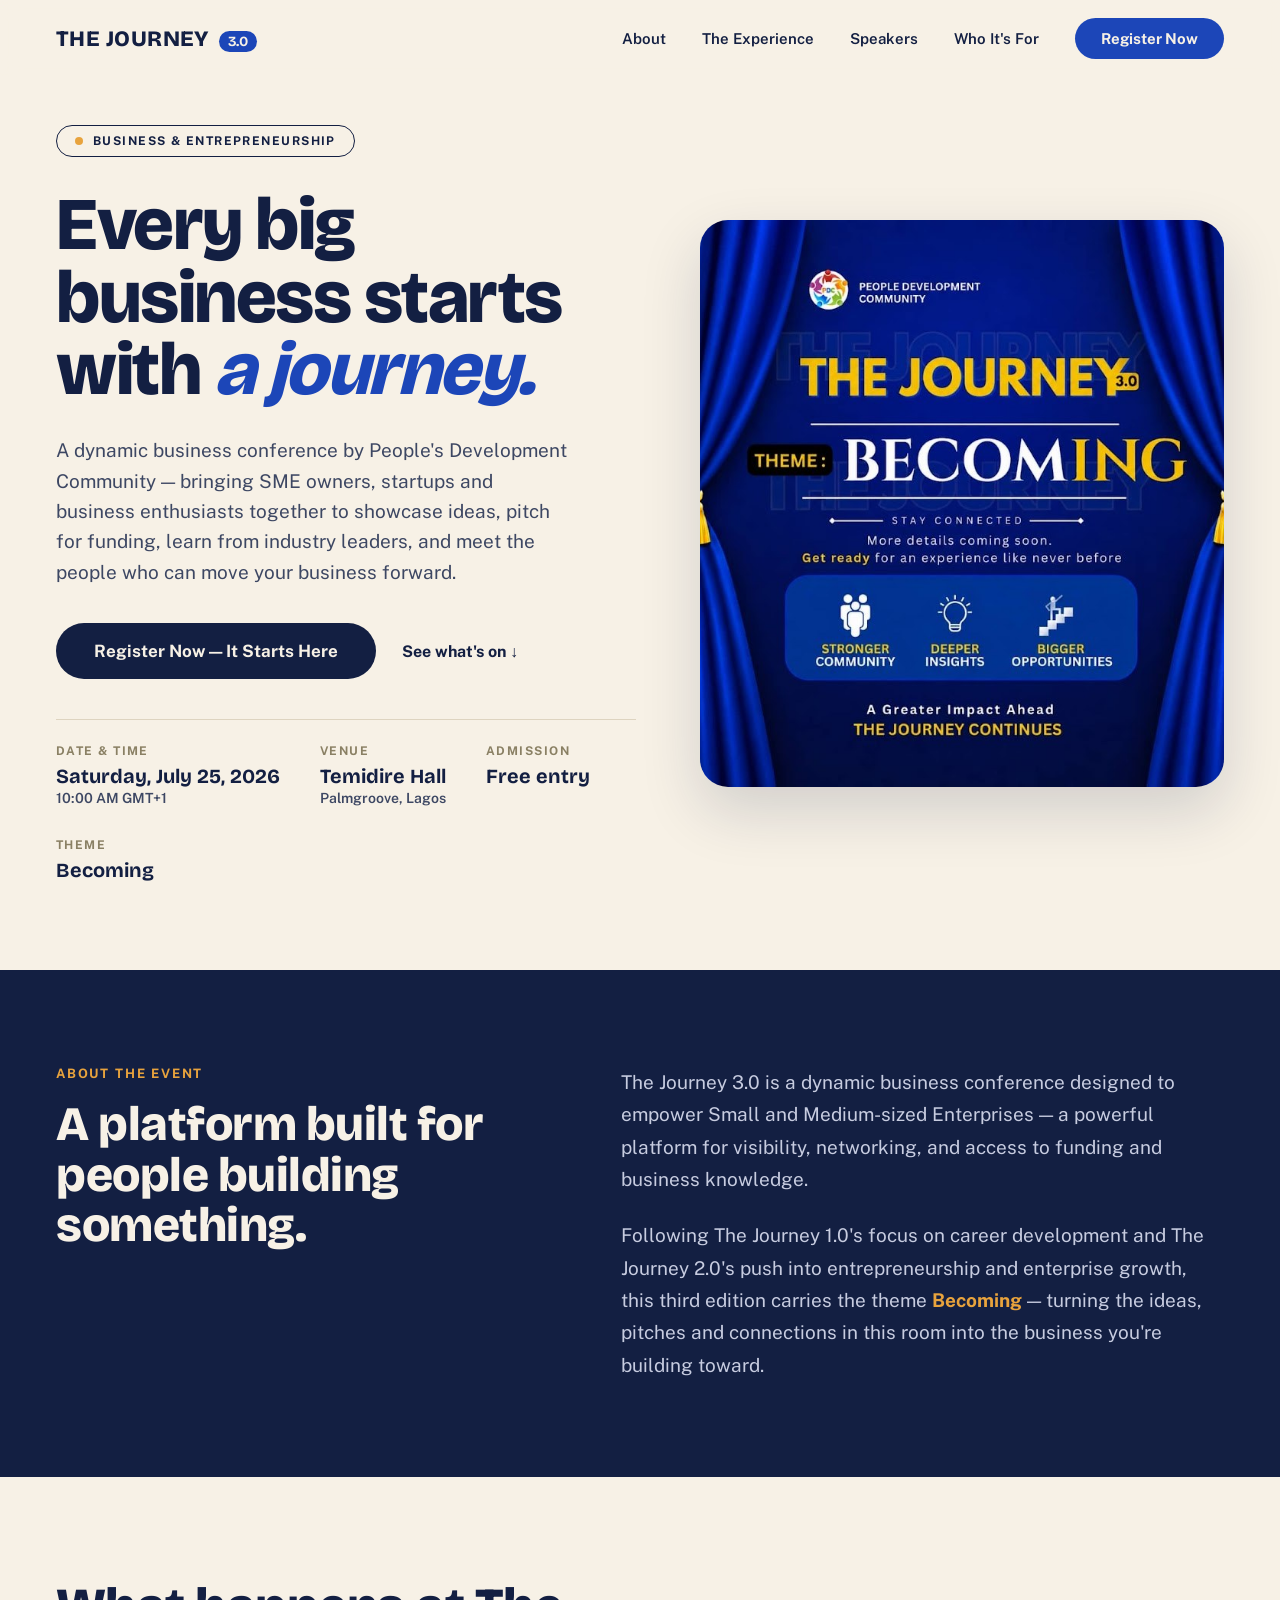
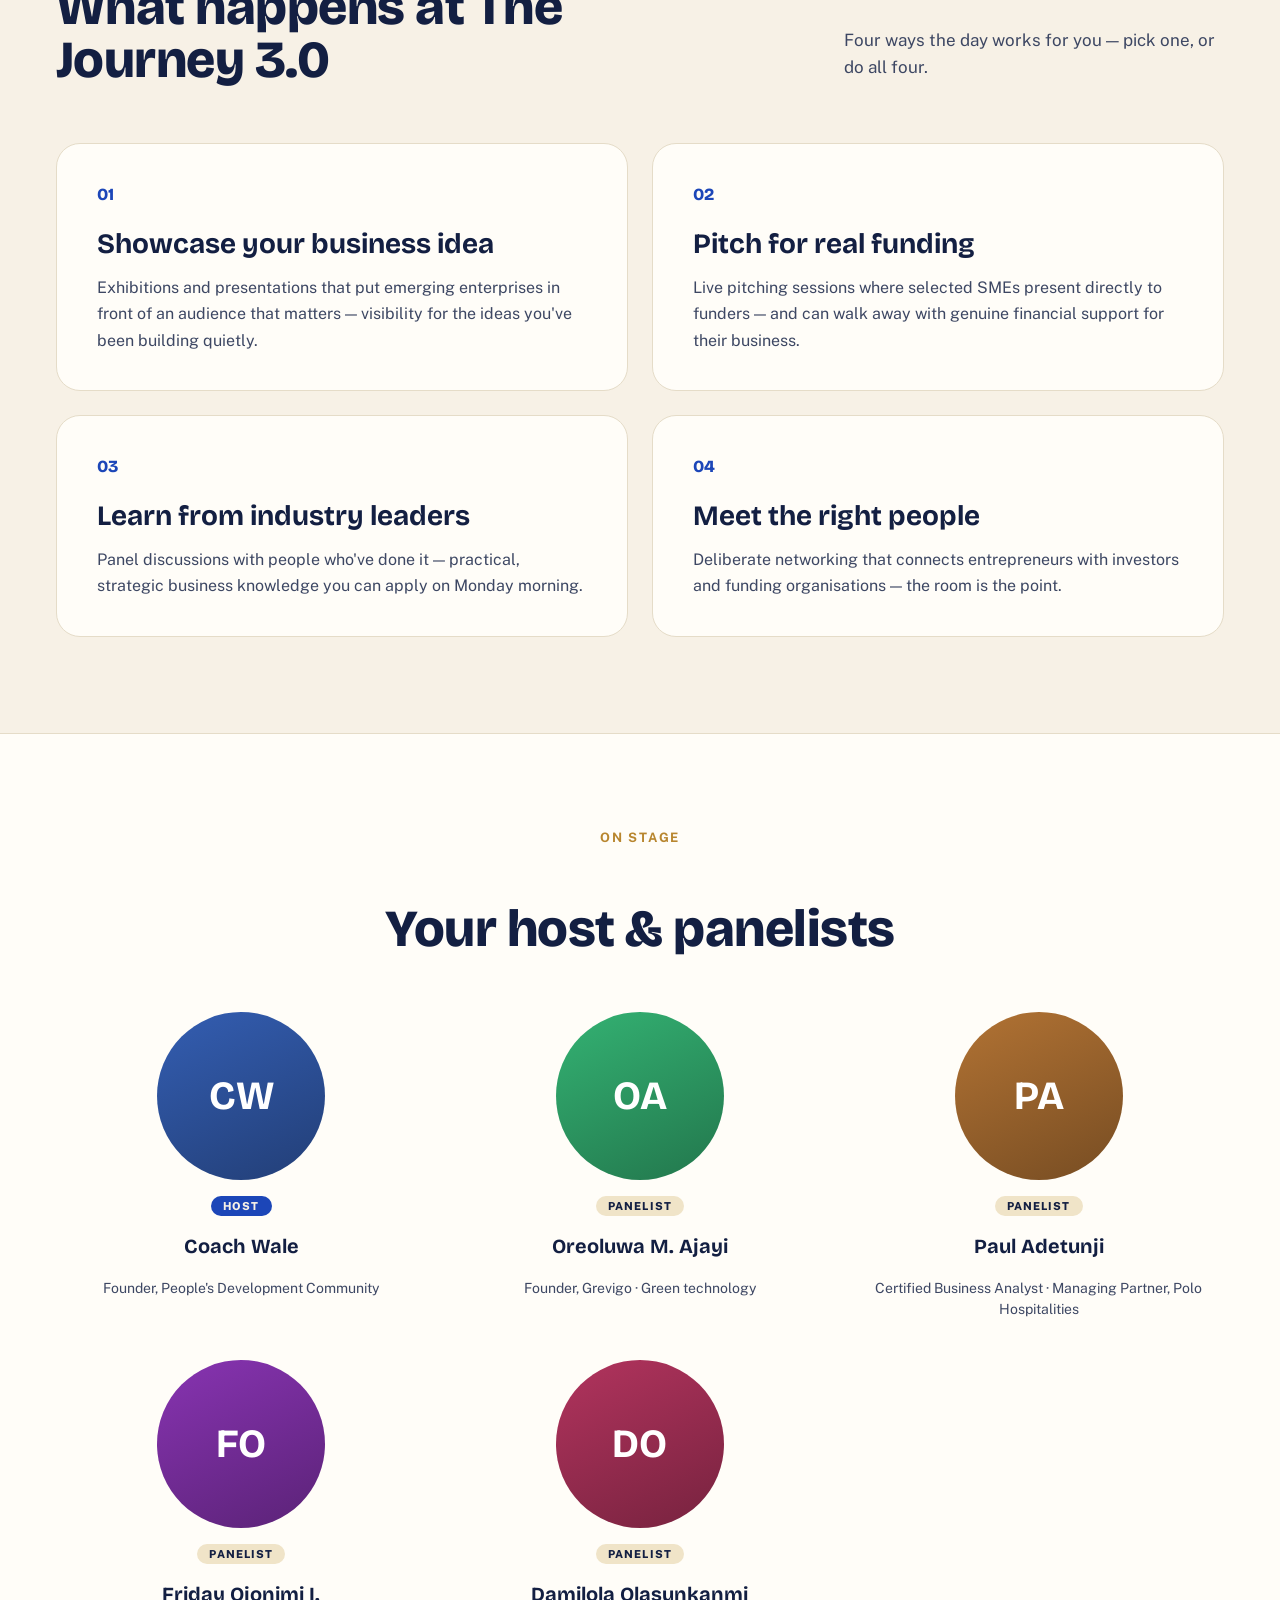
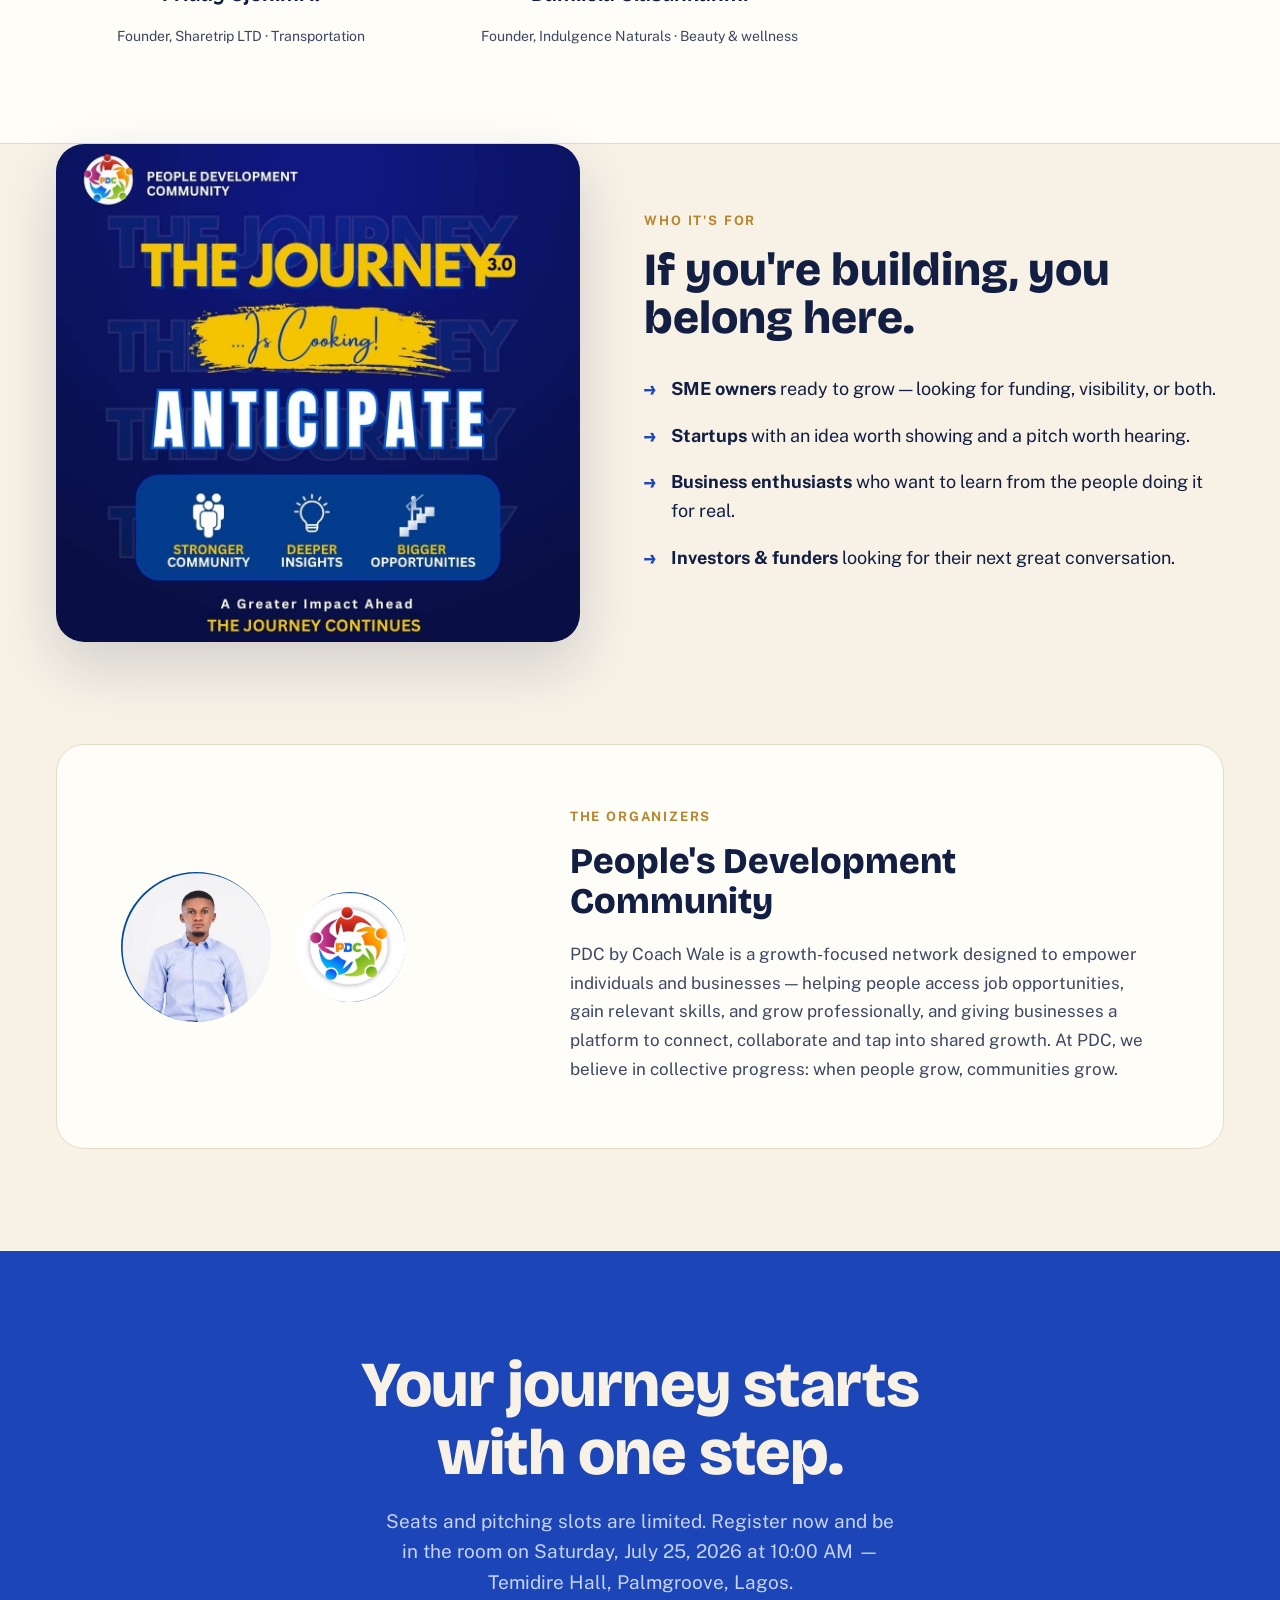
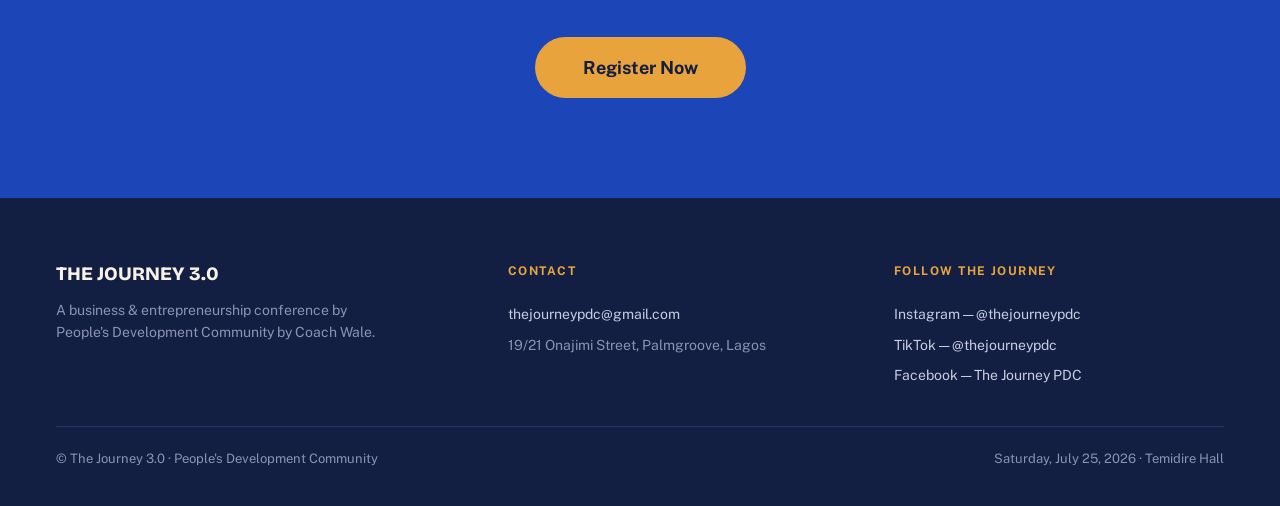
==== commit 05c20759: "Use the "Anticipate" teaser as the who-it's-for image Replaces the who-it's-for placeholder with the" ====
--- a/index.html
+++ b/index.html
@@ -33,7 +33,7 @@
       <a href="#experience">The Experience</a>
       <a href="#speakers">Speakers</a>
       <a href="#who">Who It's For</a>
-      <a href="https://forms.gle/aFVx7Z18PsB4YTMh9" class="btn btn-primary btn-nav">Register Now</a>
+      <a href="https://docs.google.com/forms/d/e/1FAIpQLSeCxUw0g_NNE8lM4z4w_Zka0_Lqnj76fguVW5Y6GfzP4TiDfA/viewform" class="btn btn-primary btn-nav">Register Now</a>
     </div>
   </nav>
 </header>
@@ -55,7 +55,7 @@
           A dynamic business conference by People's Development Community — bringing SME owners, startups and business enthusiasts together to showcase ideas, pitch for funding, learn from industry leaders, and meet the people who can move your business forward.
         </p>
         <div class="hero-actions">
-          <a href="https://forms.gle/aFVx7Z18PsB4YTMh9" class="btn btn-dark">Register Now — It Starts Here</a>
+          <a href="https://docs.google.com/forms/d/e/1FAIpQLSeCxUw0g_NNE8lM4z4w_Zka0_Lqnj76fguVW5Y6GfzP4TiDfA/viewform" class="btn btn-dark">Register Now — It Starts Here</a>
           <a href="#experience" class="btn btn-ghost">See what's on ↓</a>
         </div>
         <div class="hero-stats">
@@ -184,11 +184,7 @@
   <section class="who" id="who">
     <div class="who-inner">
       <div class="who-media reveal">
-        <!-- Placeholder: replace with <img src="assets/images/who-photo.jpg" alt="Attendees at The Journey"> -->
-        <div class="img-placeholder" role="img" aria-label="Who it's for photo placeholder">
-          <svg viewBox="0 0 24 24" fill="none" aria-hidden="true"><path d="M4 7h3l1.5-2h7L17 7h3a1 1 0 0 1 1 1v10a1 1 0 0 1-1 1H4a1 1 0 0 1-1-1V8a1 1 0 0 1 1-1Z" stroke="currentColor" stroke-width="1.5" stroke-linejoin="round"/><circle cx="12" cy="13" r="3.5" stroke="currentColor" stroke-width="1.5"/></svg>
-          <span>Drop a photo — attendees, a past event, your team</span>
-        </div>
+        <img class="who-photo" src="assets/images/who-teaser.jpg" alt="The Journey 3.0 — Anticipate. Stronger community, deeper insights, bigger opportunities.">
       </div>
       <div class="who-copy reveal">
         <div class="eyebrow eyebrow-gold">Who it's for</div>
@@ -239,7 +235,7 @@
     <div class="cta-inner reveal">
       <h2>Your journey starts<br>with one step.</h2>
       <p>Seats and pitching slots are limited. Register now and be in the room on Saturday, July 25, 2026 at 10:00 AM — Temidire Hall, Palmgroove, Lagos.</p>
-      <a href="https://forms.gle/aFVx7Z18PsB4YTMh9" class="btn btn-amber">Register Now</a>
+      <a href="https://docs.google.com/forms/d/e/1FAIpQLSeCxUw0g_NNE8lM4z4w_Zka0_Lqnj76fguVW5Y6GfzP4TiDfA/viewform" class="btn btn-amber">Register Now</a>
     </div>
   </section>
 
--- a/css/style.css
+++ b/css/style.css
@@ -361,8 +361,20 @@
   width: 100%;
   aspect-ratio: 1 / 0.95;
   min-height: 260px;
+  border-radius: 28px;
+  overflow: hidden;
+  box-shadow: 0 24px 60px rgba(19,31,66,0.16);
 }
 .who-media .img-placeholder { position: absolute; }
+.who-photo {
+  position: absolute;
+  inset: 0;
+  width: 100%;
+  height: 100%;
+  object-fit: cover;
+  transition: transform 0.6s var(--ease);
+}
+.who-media:hover .who-photo { transform: scale(1.03); }
 
 /* ---------- About ---------- */
 .about {
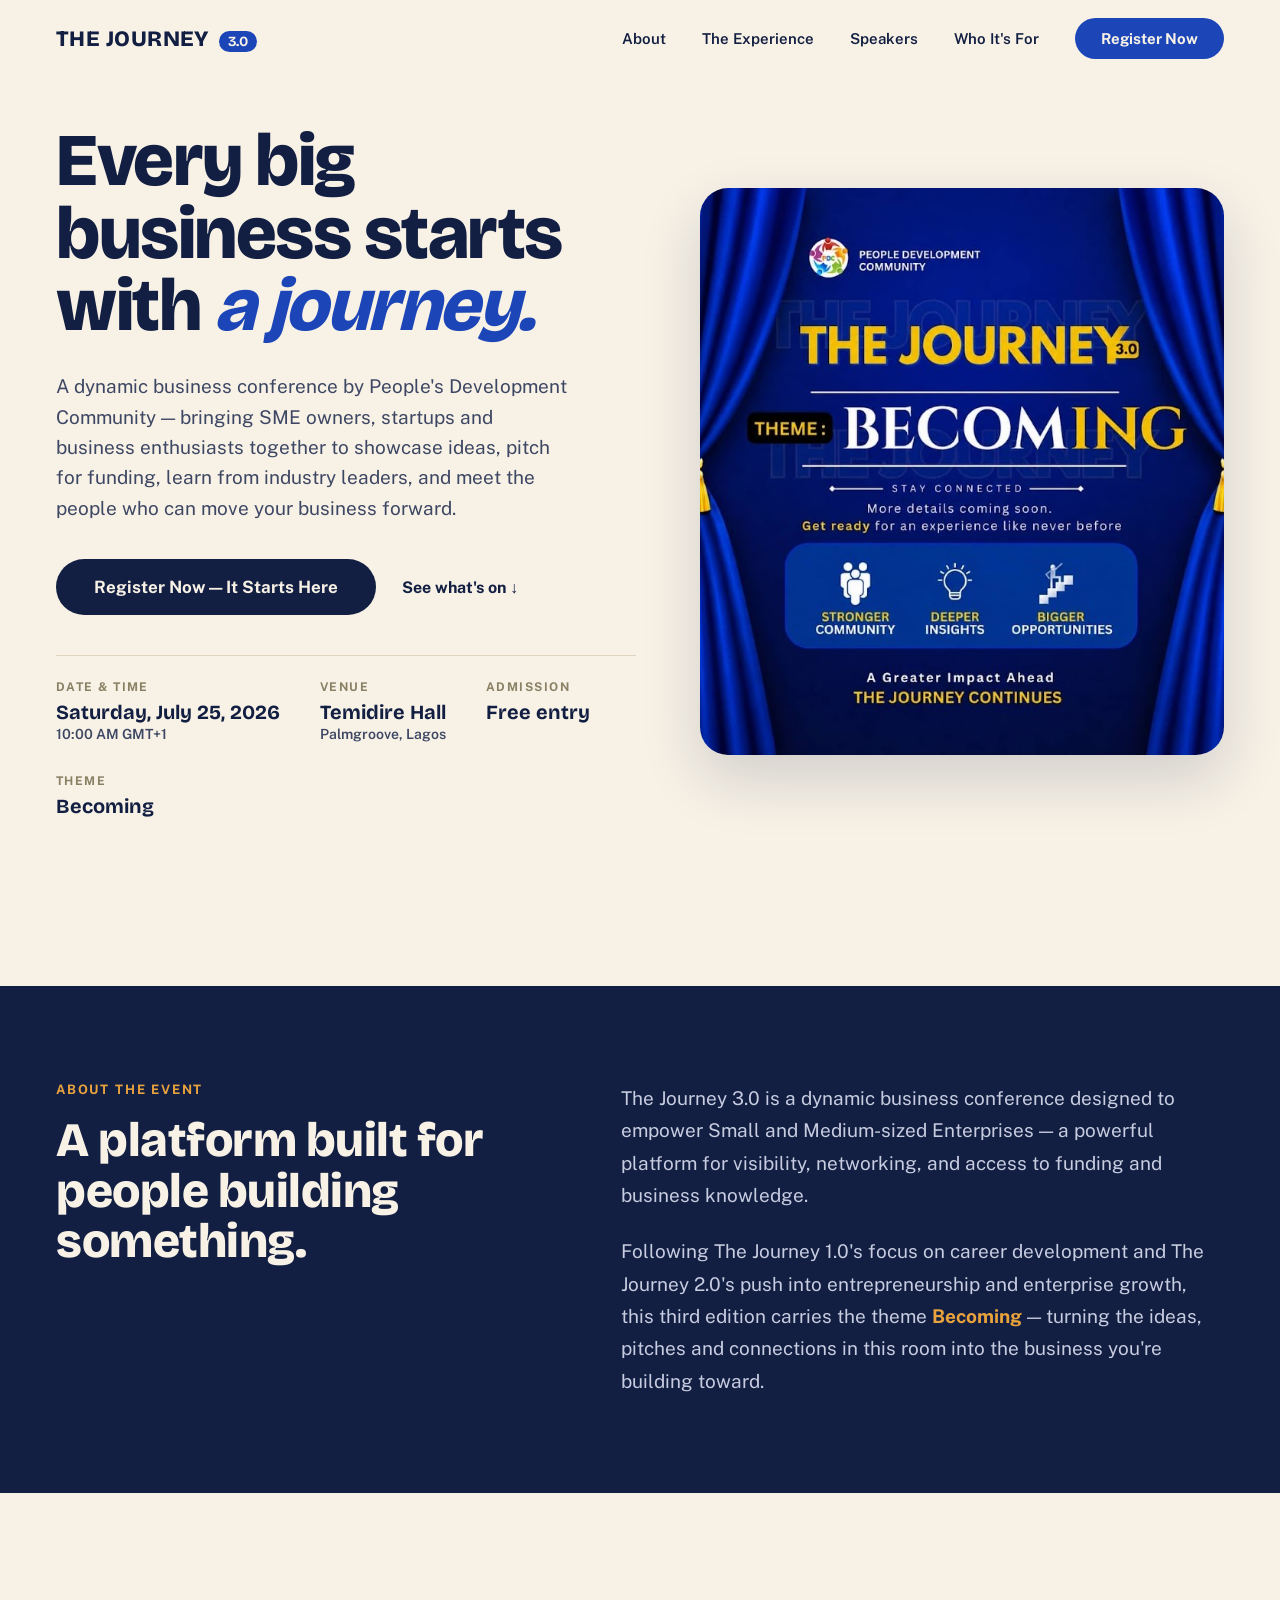
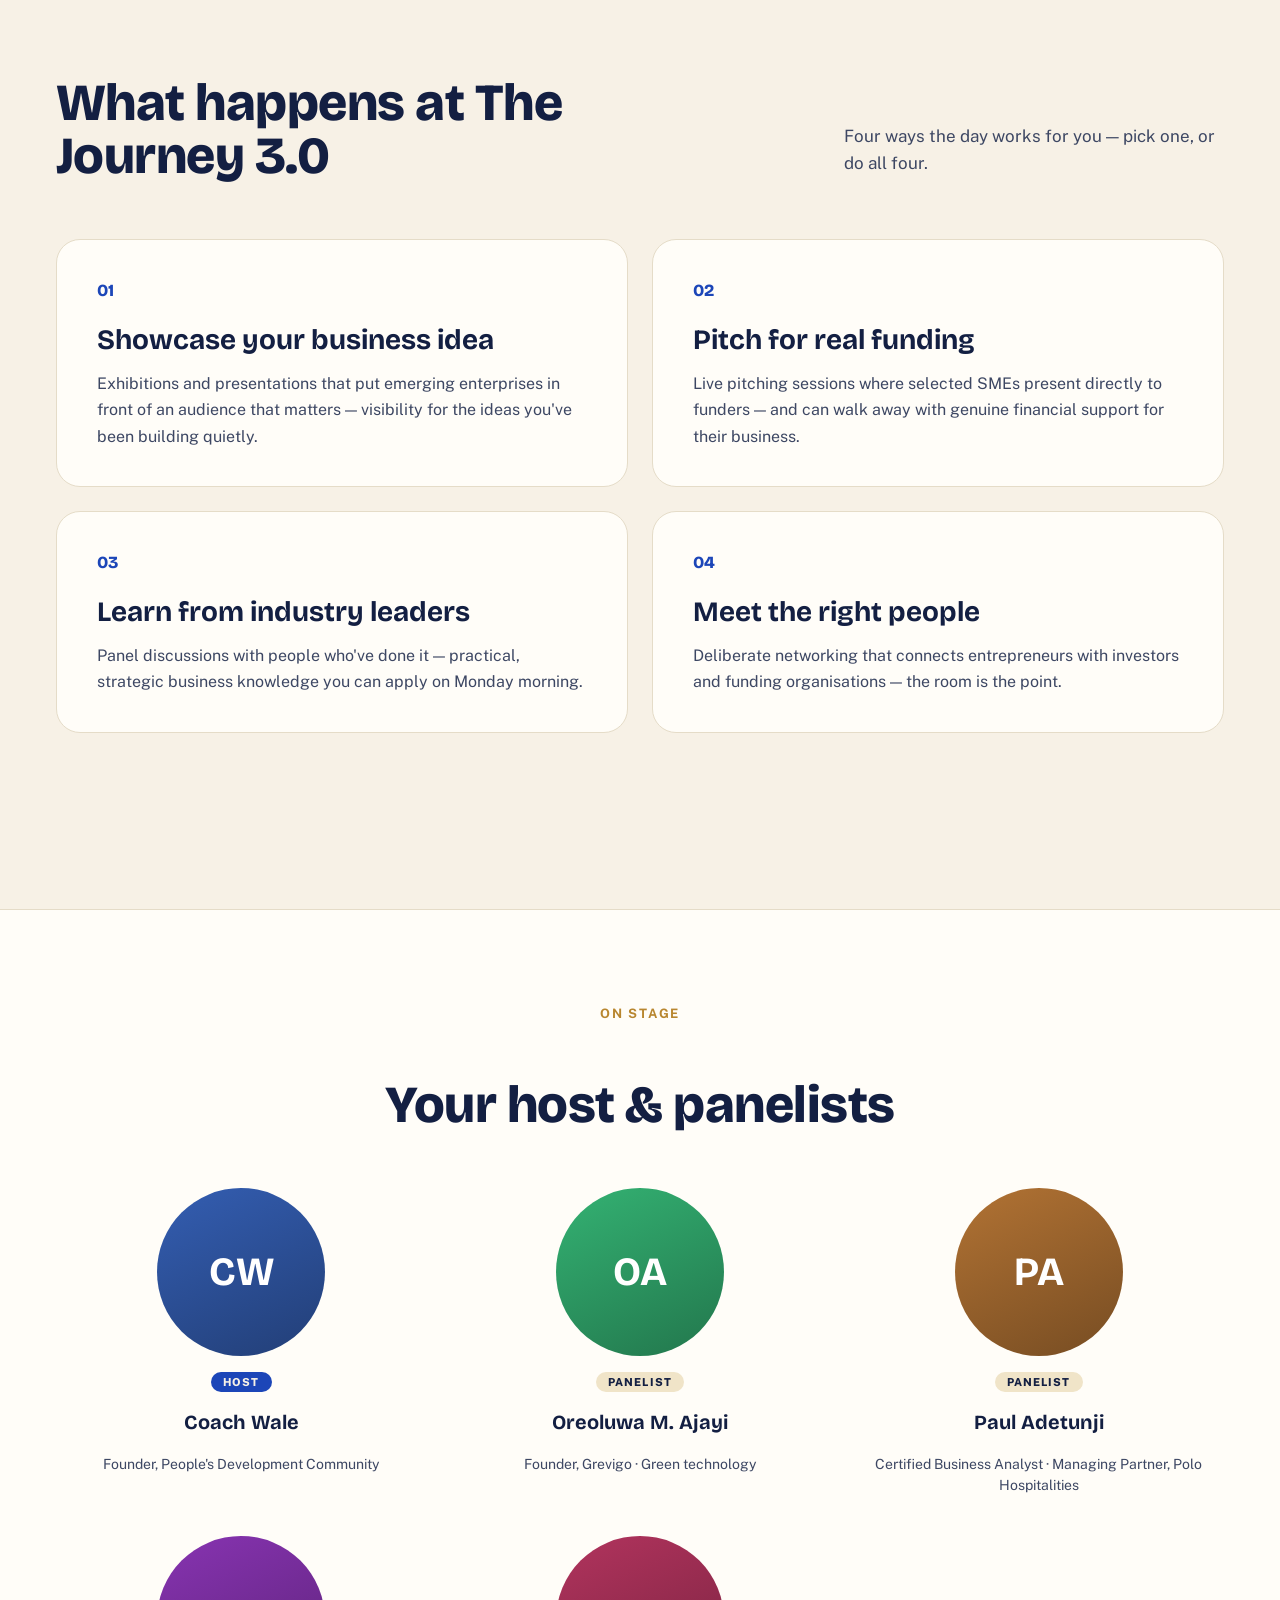
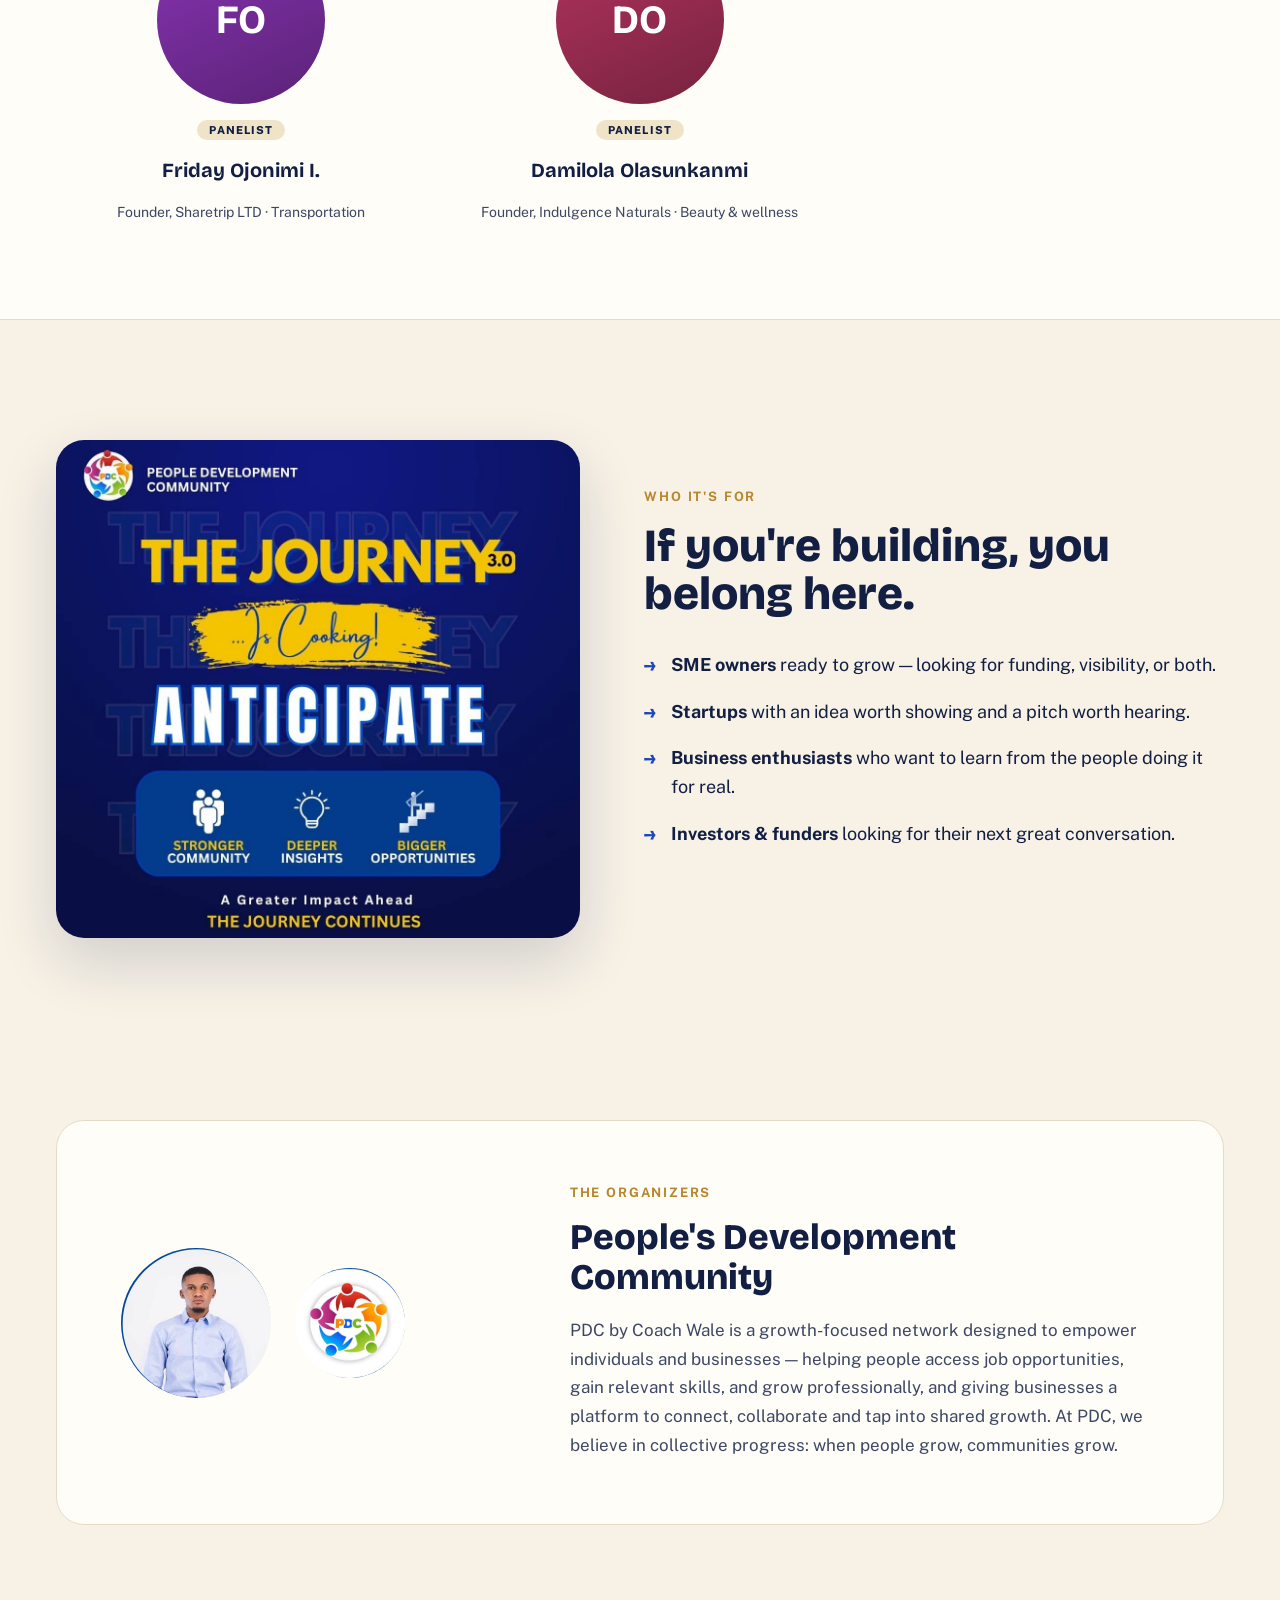
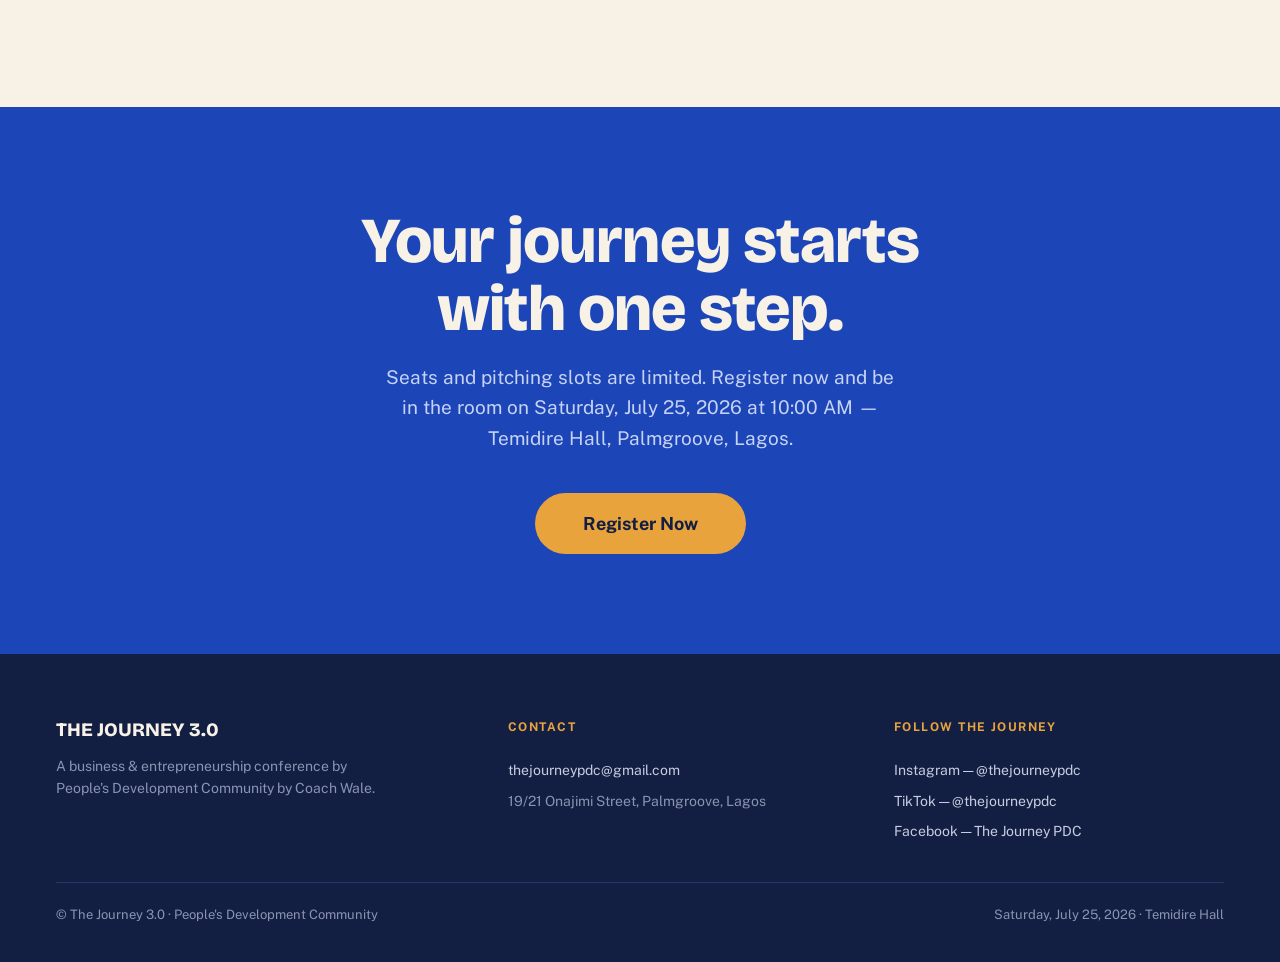
==== commit 04e2d02f: "Remove the "Business & Entrepreneurship" eyebrow badge from the hero Co-Authored-By: Claude Sonnet 5" ====
--- a/index.html
+++ b/index.html
@@ -44,10 +44,6 @@
   <section class="hero" id="top">
     <div class="hero-inner reveal">
       <div class="hero-copy">
-        <div class="eyebrow-pill">
-          <span class="dot"></span>
-          Business &amp; Entrepreneurship
-        </div>
         <h1 class="hero-title">
           Every big<br>business starts<br>with <em>a journey.</em>
         </h1>
--- a/css/style.css
+++ b/css/style.css
@@ -210,6 +210,9 @@
   max-width: var(--container);
   margin: 0 auto;
 }
+main > section + section {
+  margin-top: 80px;
+}
 
 .eyebrow {
   font-size: 13px;
@@ -229,27 +232,6 @@
   grid-template-columns: minmax(0, 1.05fr) minmax(0, 0.95fr);
   gap: clamp(32px, 6vw, 64px);
   align-items: center;
-}
-
-.eyebrow-pill {
-  display: inline-flex;
-  align-items: center;
-  gap: 10px;
-  border: 1.5px solid var(--ink);
-  border-radius: 99px;
-  padding: 8px 18px;
-  font-size: 12px;
-  font-weight: 700;
-  letter-spacing: 0.12em;
-  text-transform: uppercase;
-  margin-bottom: clamp(20px, 4vw, 32px);
-}
-.eyebrow-pill .dot {
-  width: 8px;
-  height: 8px;
-  border-radius: 50%;
-  background: var(--amber);
-  display: inline-block;
 }
 
 .hero-title {
@@ -361,6 +343,7 @@
   width: 100%;
   aspect-ratio: 1 / 0.95;
   min-height: 260px;
+  margin-top: 40px;
   border-radius: 28px;
   overflow: hidden;
   box-shadow: 0 24px 60px rgba(19,31,66,0.16);
@@ -755,7 +738,6 @@
   .hero-inner {
     grid-template-columns: minmax(0, 1fr);
   }
-  .hero-media { order: -1; }
   .hero-photo-frame { aspect-ratio: 16/10; min-height: 260px; }
 
   .about-inner { grid-template-columns: minmax(0, 1fr); }
